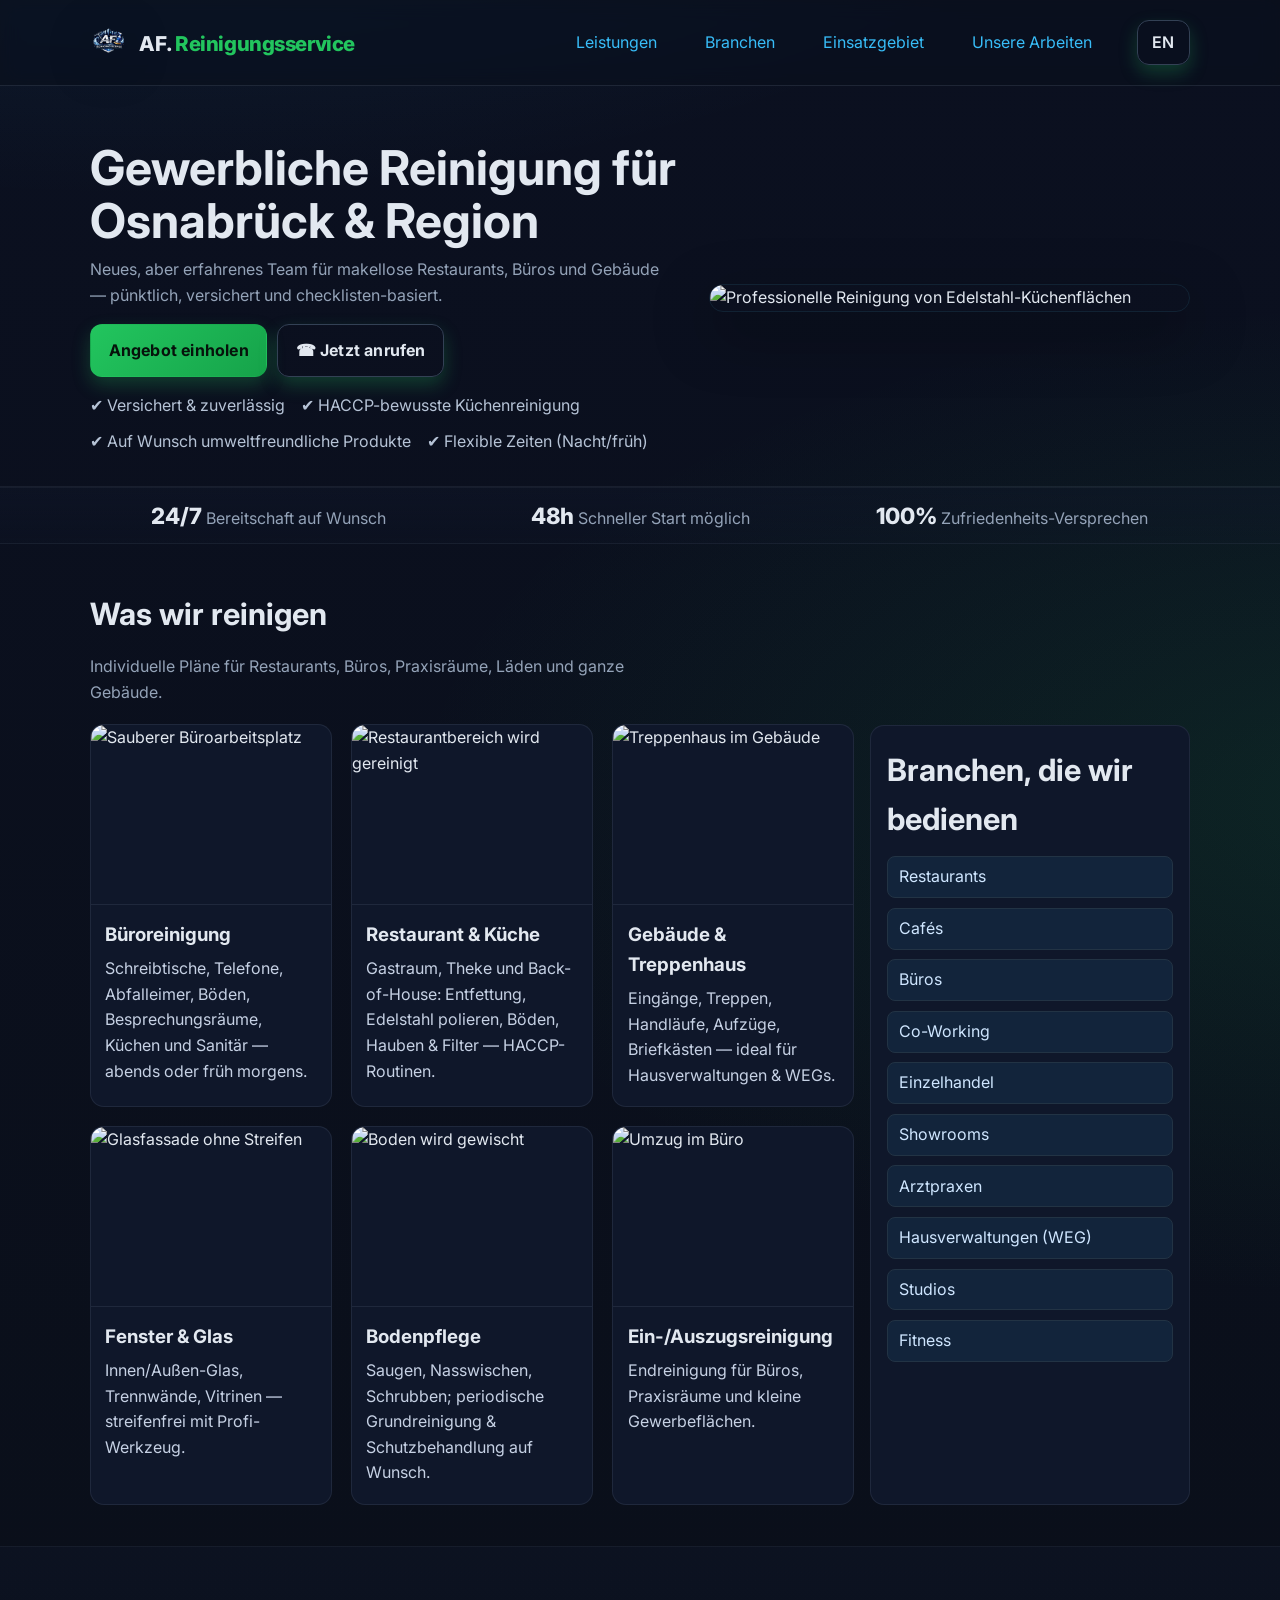
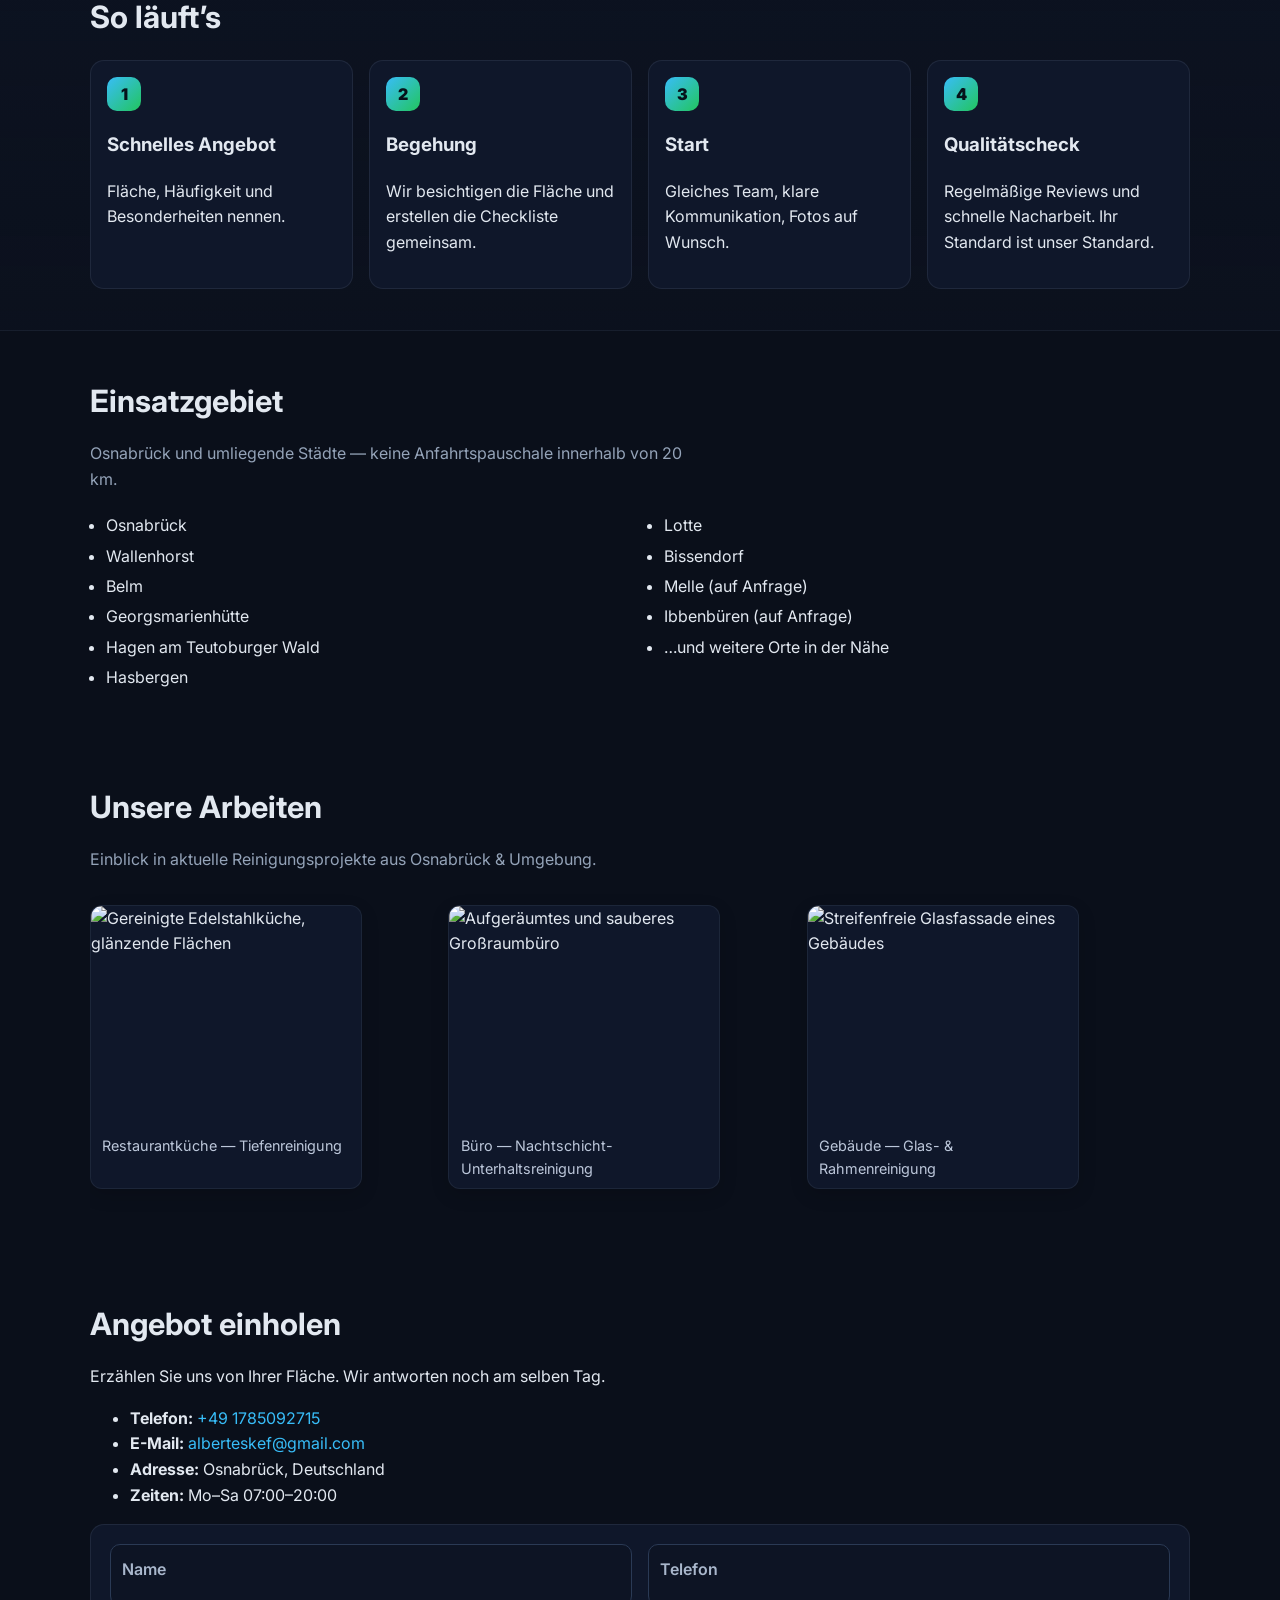
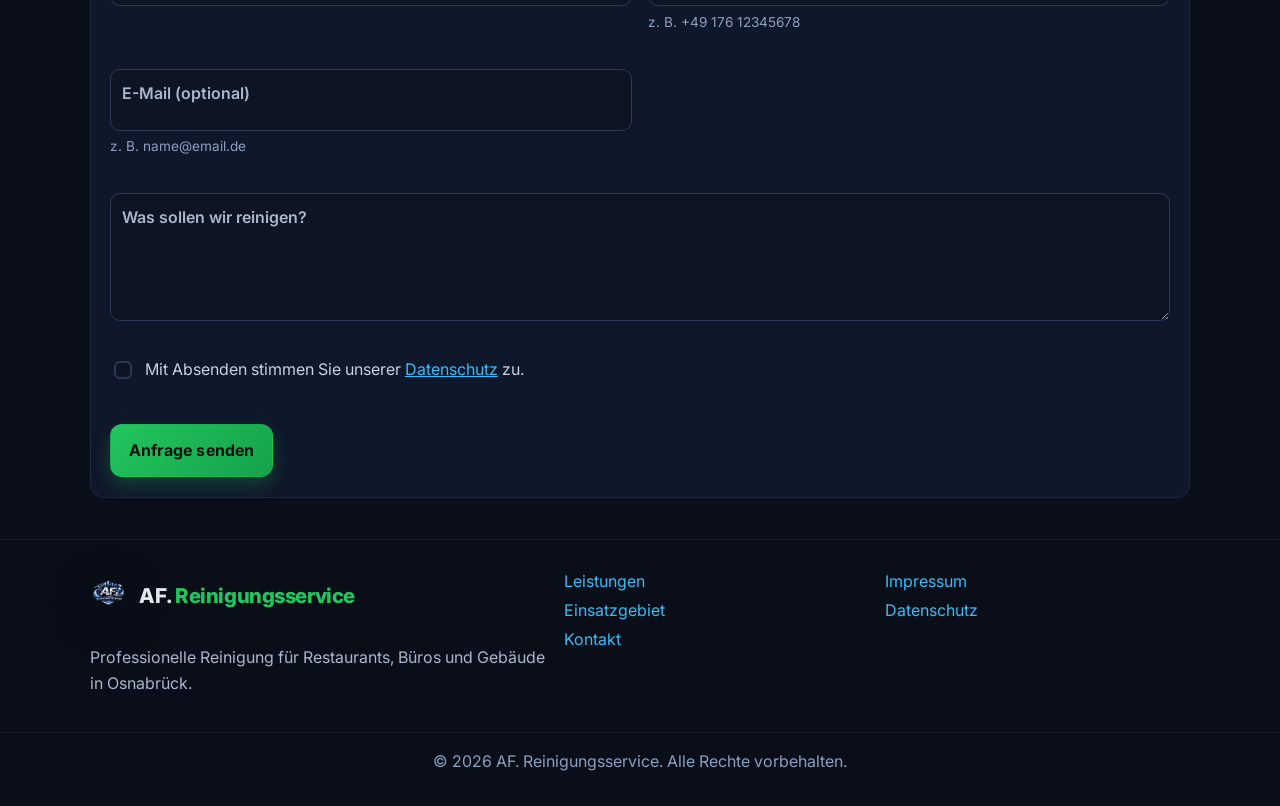
==== index.html @ f2a5deed "Initial commit - AF Reinigungsservice website" ====
<!doctype html>
<html lang="de">
<head>
  <meta charset="utf-8">
  <meta name="viewport" content="width=device-width, initial-scale=1">
  <title>AF. Reinigungsservice — Gewerbliche Reinigung in Osnabrück</title>
  <meta name="description" content="Professionelle Reinigung für Restaurants, Büros und Gebäude in Osnabrück und Umgebung. Zuverlässig, versichert und HACCP-bewusst.">

  <!-- Fonts -->
  <link rel="preconnect" href="https://fonts.googleapis.com" crossorigin>
  <link rel="preconnect" href="https://fonts.gstatic.com" crossorigin>
  <link rel="preload"
        href="https://fonts.googleapis.com/css2?family=Inter:wght@400;500;600;700;800&display=swap"
        as="style" onload="this.onload=null;this.rel='stylesheet'">
  <noscript>
    <link rel="stylesheet"
          href="https://fonts.googleapis.com/css2?family=Inter:wght@400;500;600;700;800&display=swap">
  </noscript>

  <link rel="stylesheet" href="styles.css">

  <!-- Back-to-top fallback styles (safe even if duplicated in styles.css) -->
  <style>
    .to-top{
      position: fixed; right: 16px; bottom: 16px;
      width: 44px; height: 44px; border-radius: 10px;
      border: 1px solid rgba(148,163,184,.25);
      background: linear-gradient(180deg,#0f172a,#0b1220);
      color: #e2e8f0; display: grid; place-items: center;
      box-shadow: 0 8px 18px rgba(0,0,0,.35);
      cursor: pointer; z-index: 9999;
      opacity: 0; transform: translateY(8px);
      pointer-events: none;
      transition: opacity .2s ease, transform .2s ease;
      touch-action: manipulation;
    }
    .to-top.show{ opacity:1; transform:translateY(0); pointer-events:auto; }
  </style>

  <!-- Social preview -->
  <meta property="og:title" content="AF. Reinigungsservice — Gewerbliche Reinigung in Osnabrück">
  <meta property="og:description" content="Professionelle Reinigung für Restaurants, Büros und Gebäude in Osnabrück und Umgebung. Zuverlässig, versichert und HACCP-bewusst.">
  <meta property="og:type" content="website">
  <meta property="og:image" content="images/logo.png">
  <meta name="twitter:card" content="summary_large_image">
  <meta name="twitter:title" content="AF. Reinigungsservice — Gewerbliche Reinigung in Osnabrück">
  <meta name="twitter:description" content="Professionelle Reinigung für Restaurants, Büros und Gebäude in Osnabrück und Umgebung.">
  <meta name="twitter:image" content="images/logo.png">
</head>

<body>
  <!-- Header -->
  <header class="site-header" id="top">
    <div class="container header-inner">
      <a class="logo" href="#main" data-i18n-aria-label="logo.aria">
        <img class="logo-img" src="images/logo.png" data-i18n-alt="logo.alt" alt="AF. Reinigungsservice Logo" loading="eager" decoding="async">
        <span class="logo-text" data-i18n="brand">AF.<span class="accent"> Reinigungsservice</span></span>
      </a>

      <input type="checkbox" id="nav-toggle" class="nav-toggle" aria-label="Navigation umschalten">
      <label for="nav-toggle" class="burger" aria-hidden="true"><span></span><span></span><span></span></label>

      <nav class="nav" aria-label="Hauptnavigation">
        <a href="#services" data-i18n="nav.services">Leistungen</a>
        <a href="#industries" data-i18n="nav.industries">Branchen</a>
        <a href="#coverage" data-i18n="nav.coverage">Einsatzgebiet</a>
        <a href="#work" data-i18n="nav.work">Unsere Arbeiten</a>
        <a href="#contact" class="btn btn-small" data-i18n="nav.cta">Angebot einholen</a>
        <button id="langToggle" class="btn btn-small btn-outline" type="button" aria-label="Sprache umschalten" aria-pressed="false">EN</button>
      </nav>
    </div>
  </header>

  <main id="main">
    <!-- Hero -->
    <section class="hero" aria-labelledby="hero-title">
      <div class="container hero-inner">
        <div class="hero-copy">
          <h1 id="hero-title" data-i18n="hero.title">Gewerbliche Reinigung für <span class="accent">Osnabrück</span> & Region</h1>
          <p data-i18n="hero.subtitle">Neues, aber erfahrenes Team für makellose Restaurants, Büros und Gebäude — pünktlich, versichert und checklisten-basiert.</p>
          <div class="cta-row">
            <a href="#contact" class="btn" data-i18n="cta.quote">Unverbindliche Anfrage stellen</a>
            <a href="tel:+491785092715" class="btn btn-outline" data-i18n-aria-label="cta.callAria"><span aria-hidden="true">☎</span> <span data-i18n="cta.call">Jetzt anrufen</span></a>
          </div>
          <ul class="trust-badges" role="list">
            <li data-i18n="badges.insured">✔ Versichert & zuverlässig</li>
            <li data-i18n="badges.haccp">✔ HACCP-bewusste Küchenreinigung</li>
            <li data-i18n="badges.eco">✔ Auf Wunsch umweltfreundliche Produkte</li>
            <li data-i18n="badges.flex">✔ Flexible Zeiten (Nacht/früh)</li>
          </ul>
        </div>
        <div class="hero-media">
          <img src="https://images.unsplash.com/photo-1581578731548-c64695cc6952?q=80&w=1200&auto=format&fit=crop" data-i18n-alt="hero.imgAlt" alt="Professionelle Reinigung von Edelstahl-Küchenflächen">
        </div>
      </div>
    </section>

    <!-- Quick stats -->
    <section class="strip stats" aria-labelledby="stats-title">
      <div class="container stats-inner">
        <h2 id="stats-title" class="visually-hidden">Leistungsversprechen</h2>
        <div class="stat">
          <span class="num">24/7</span>
          <span class="label" data-i18n="stats.oncall">Bereitschaft auf Wunsch</span>
        </div>
        <div class="stat">
          <span class="num">48h</span>
          <span class="label" data-i18n="stats.rapid">Schneller Start möglich</span>
        </div>
        <div class="stat">
          <span class="num">100%</span>
          <span class="label" data-i18n="stats.promise">Zufriedenheits-Versprechen</span>
        </div>
      </div>
    </section>

    <!-- Services + Industries -->
    <section class="services" id="services" aria-labelledby="services-title">
      <div class="container">
        <div class="services-layout">
          <div class="services-main">
            <h2 id="services-title" data-i18n="services.title">Was wir reinigen</h2>
            <p class="lead" data-i18n="services.lead">Individuelle Pläne für Restaurants, Büros, Praxisräume, Läden und ganze Gebäude.</p>
            <div class="card-grid">
              <article class="card">
                <img src="https://images.unsplash.com/photo-1564069114553-7215e1ff1890?q=80&w=1200&auto=format&fit=crop" alt="Sauberer Büroarbeitsplatz">
                <h3 data-i18n="services.office.title">Büroreinigung</h3>
                <p data-i18n="services.office.text">Schreibtische, Telefone, Abfalleimer, Böden, Besprechungsräume, Küchen und Sanitär — abends oder früh morgens.</p>
              </article>
              <article class="card">
                <img src="https://images.unsplash.com/photo-1517248135467-4c7edcad34c4?q=80&w=1200&auto=format&fit=crop" alt="Restaurantbereich wird gereinigt">
                <h3 data-i18n="services.restaurant.title">Restaurant & Küche</h3>
                <p data-i18n="services.restaurant.text">Gastraum, Theke und Back-of-House: Entfettung, Edelstahl polieren, Böden, Hauben & Filter — HACCP-Routinen.</p>
              </article>
              <article class="card">
                <img src="https://images.unsplash.com/photo-1590490360182-c33d57733427?q=80&w=1200&auto=format&fit=crop" alt="Treppenhaus im Gebäude">
                <h3 data-i18n="services.building.title">Gebäude & Treppenhaus</h3>
                <p data-i18n="services.building.text">Eingänge, Treppen, Handläufe, Aufzüge, Briefkästen — ideal für Hausverwaltungen & WEGs.</p>
              </article>
              <article class="card">
                <img src="https://images.unsplash.com/photo-1495474472287-4d71bcdd2085?q=80&w=1200&auto=format&fit=crop" alt="Glasfassade ohne Streifen">
                <h3 data-i18n="services.glass.title">Fenster & Glas</h3>
                <p data-i18n="services.glass.text">Innen/Außen-Glas, Trennwände, Vitrinen — streifenfrei mit Profi-Werkzeug.</p>
              </article>
              <article class="card">
                <img src="https://images.unsplash.com/photo-1600585153490-76fb20a32601?q=80&w=1200&auto=format&fit=crop" alt="Boden wird gewischt">
                <h3 data-i18n="services.floor.title">Bodenpflege</h3>
                <p data-i18n="services.floor.text">Saugen, Nasswischen, Schrubben; periodische Grundreinigung & Schutzbehandlung auf Wunsch.</p>
              </article>
              <article class="card">
                <img src="https://images.unsplash.com/photo-1503602642458-232111445657?q=80&w=1200&auto=format&fit=crop" alt="Umzug im Büro">
                <h3 data-i18n="services.move.title">Ein-/Auszugsreinigung</h3>
                <p data-i18n="services.move.text">Endreinigung für Büros, Praxisräume und kleine Gewerbeflächen.</p>
              </article>
            </div>
          </div>

          <aside class="industries-sidebar" id="industries" aria-labelledby="industries-title">
            <h2 id="industries-title" data-i18n="industries.title">Branchen, die wir bedienen</h2>
            <ul class="pill-list" role="list">
              <li data-i18n="industries.r">Restaurants</li>
              <li data-i18n="industries.cafes">Cafés</li>
              <li data-i18n="industries.offices">Büros</li>
              <li data-i18n="industries.cowork">Co-Working</li>
              <li data-i18n="industries.retail">Einzelhandel</li>
              <li data-i18n="industries.showrooms">Showrooms</li>
              <li data-i18n="industries.medical">Arztpraxen</li>
              <li data-i18n="industries.hoa">Hausverwaltungen (WEG)</li>
              <li data-i18n="industries.studios">Studios</li>
              <li data-i18n="industries.fitness">Fitness</li>
            </ul>
          </aside>
        </div>
      </div>
    </section>

    <!-- Process -->
    <section class="process strip" aria-labelledby="process-title">
      <div class="container">
        <h2 id="process-title" data-i18n="process.title">So läuft’s</h2>
        <ol class="steps">
          <li>
            <span class="step-num">1</span>
            <h3 data-i18n="process.step1.title">Schnelles Angebot</h3>
            <p data-i18n="process.step1.text">Fläche, Häufigkeit und Besonderheiten nennen.</p>
          </li>
          <li>
            <span class="step-num">2</span>
            <h3 data-i18n="process.step2.title">Begehung</h3>
            <p data-i18n="process.step2.text">Wir besichtigen die Fläche und erstellen die Checkliste gemeinsam.</p>
          </li>
          <li>
            <span class="step-num">3</span>
            <h3 data-i18n="process.step3.title">Start</h3>
            <p data-i18n="process.step3.text">Gleiches Team, klare Kommunikation, Fotos auf Wunsch.</p>
          </li>
          <li>
            <span class="step-num">4</span>
            <h3 data-i18n="process.step4.title">Qualitätscheck</h3>
            <p data-i18n="process.step4.text">Regelmäßige Reviews und schnelle Nacharbeit. Ihr Standard ist unser Standard.</p>
          </li>
        </ol>
      </div>
    </section>

    <!-- Coverage -->
    <section class="coverage" id="coverage" aria-labelledby="coverage-title">
      <div class="container">
        <h2 id="coverage-title" data-i18n="coverage.title">Einsatzgebiet</h2>
        <p class="lead" data-i18n="coverage.lead">Osnabrück und umliegende Städte — keine Anfahrtspauschale innerhalb von 20 km.</p>
        <div class="coverage-grid">
          <ul role="list">
            <li>Osnabrück</li>
            <li>Wallenhorst</li>
            <li>Belm</li>
            <li>Georgsmarienhütte</li>
            <li>Hagen am Teutoburger Wald</li>
            <li>Hasbergen</li>
          </ul>
          <ul role="list">
            <li>Lotte</li>
            <li>Bissendorf</li>
            <li data-i18n="coverage.melle">Melle (auf Anfrage)</li>
            <li data-i18n="coverage.ibb">Ibbenbüren (auf Anfrage)</li>
            <li data-i18n="coverage.more">…und weitere Orte in der Nähe</li>
          </ul>
        </div>
      </div>
    </section>

    <!-- Recent Work -->
    <section class="work" id="work" aria-labelledby="work-title">
      <div class="container">
        <h2 id="work-title" data-i18n="work.title">Unsere Arbeiten</h2>
        <p class="lead" data-i18n="work.lead">Einblick in aktuelle Reinigungsprojekte aus Osnabrück & Umgebung.</p>
        <div class="work-scroller" data-i18n-aria-label="work.galleryAria" aria-label="Galerie der Arbeiten">
          <figure class="work-item">
            <img src="https://images.unsplash.com/photo-1581579188871-45ea61f2a0c8?q=80&w=1400&auto=format&fit=crop" data-i18n-alt="work.alt1" alt="Gereinigte Edelstahlküche, glänzende Flächen">
            <figcaption data-i18n="work.c1">Restaurantküche — Tiefenreinigung</figcaption>
          </figure>
          <figure class="work-item">
            <img src="https://images.unsplash.com/photo-1524758631624-e2822e304c36?q=80&w=1400&auto=format&fit=crop" data-i18n-alt="work.alt2" alt="Aufgeräumtes und sauberes Großraumbüro">
            <figcaption data-i18n="work.c2">Büro — Nachtschicht-Unterhaltsreinigung</figcaption>
          </figure>
          <figure class="work-item">
            <img src="https://images.unsplash.com/photo-1501791330673-603715379ded?q=80&w=1400&auto=format&fit=crop" data-i18n-alt="work.alt3" alt="Streifenfreie Glasfassade eines Gebäudes">
            <figcaption data-i18n="work.c3">Gebäude — Glas- & Rahmenreinigung</figcaption>
          </figure>
          <figure class="work-item">
            <img src="https://images.unsplash.com/photo-1581574209460-7fbb43f0d8b5?q=80&w=1400&auto=format&fit=crop" data-i18n-alt="work.alt4" alt="Treppenhaus mit frisch gereinigten Stufen und Handläufen">
            <figcaption data-i18n="work.c4">Treppenhaus — Hausverwaltung</figcaption>
          </figure>
          <figure class="work-item">
            <img src="https://images.unsplash.com/photo-1581579188842-6c3b1f52d232?q=80&w=1400&auto=format&fit=crop" data-i18n-alt="work.alt5" alt="Bodenpflege mit Maschine, glänzende Oberfläche">
            <figcaption data-i18n="work.c5">Bodenpflege — Grundreinigung</figcaption>
          </figure>
        </div>
      </div>
    </section>

    <!-- Contact -->
    <section class="contact" id="contact" aria-labelledby="contact-title">
      <div class="container contact-inner">
        <div class="contact-copy">
          <h2 id="contact-title" data-i18n="contact.title">Angebot einholen</h2>
          <p data-i18n="contact.lead">Erzählen Sie uns von Ihrer Fläche. Wir antworten noch am selben Tag.</p>
          <ul class="contact-list" role="list">
            <li><strong data-i18n="contact.phoneLabel">Telefon:</strong> <a href="tel:+491785092715" rel="nofollow noopener">+49 1785092715</a></li>
            <li><strong data-i18n="contact.emailLabel">E-Mail:</strong> <a href="mailto:alberteskef@gmail.com" rel="nofollow noopener">alberteskef@gmail.com</a></li>
            <li><strong data-i18n="contact.addressLabel">Adresse:</strong> Osnabrück, Deutschland</li>
            <li><strong data-i18n="contact.hoursLabel">Zeiten:</strong> Mo–Sa 07:00–20:00</li>
          </ul>
        </div>

        <!-- Hidden anchor used for a single, user-initiated mailto launch -->
        <a id="mailtoLauncher" href="#" style="display:none">mail</a>

        <form class="contact-form" id="contactForm" novalidate aria-describedby="form-note">
          <!-- Honeypot -->
          <input type="text" name="website" tabindex="-1" autocomplete="off" style="position:absolute;left:-9999px;top:auto;width:1px;height:1px;overflow:hidden">

          <div class="form-grid">
<!-- Name -->
<div class="field required">
  <input id="name" name="name" type="text" placeholder=" " required />
  <label for="name" data-i18n="form.nameLabel">Name</label>
  <div class="error-text"></div>
</div>

<!-- Phone (required) -->
<div class="field required">
  <input
    id="phone"
    name="phone"
    type="tel"
    placeholder=" "
    required
    inputmode="numeric"
    autocomplete="tel"
    pattern="^[0-9+()\\-\\s]{6,}$"
    title="Nur Zahlen sowie + ( ) - und Leerzeichen erlaubt, mindestens 6 Zeichen."
    oninput="this.value = this.value.replace(/[^0-9+()\\-\\s]/g, '');"
  />
  <label for="phone" data-i18n="form.phoneLabel">Telefon</label>
  <div class="help-text" data-i18n="form.phonePh">z. B. +49 176 12345678</div>
  <div class="error-text"></div>
</div>

<!-- Email (optional) -->
<div class="field">
  <input id="email" name="email" type="email" placeholder=" " autocomplete="email" />
  <label for="email" data-i18n="form.emailLabel">E-Mail</label>
  <div class="help-text" data-i18n="form.emailPh">z. B. name@email.de</div>
  <div class="error-text"></div>
</div>

<!-- Message -->
<div class="field required field--full">
  <textarea id="message" name="message" placeholder=" " required></textarea>
  <label for="message" data-i18n="form.msgLabel">Nachricht</label>
  <div class="error-text"></div>
</div>
          </div>

          <!-- Consent (required, only once) -->
          <label class="consent">
            <input id="consent" type="checkbox" required>
            <span data-i18n="form.note">Mit Absenden stimmen Sie unserer <a href="datenschutz.html" target="_blank" rel="noopener">Datenschutz</a> zu.</span>
          </label>

          <button class="btn" type="submit" id="submitBtn" data-i18n="form.submit">Anfrage senden</button>
          <div class="toast" id="formToast" role="status" aria-live="polite"></div>
        </form>
      </div>
    </section>
  </main>

  <!-- Footer -->
  <footer class="site-footer">
    <div class="container footer-grid">
      <div>
        <a class="logo" href="#top" data-i18n-aria-label="logo.aria">
          <img class="logo-img" src="images/logo.png" data-i18n-alt="logo.alt" alt="AF. Reinigungsservice Logo">
          <span class="logo-text" data-i18n="brand">AF.<span class="accent"> Reinigungsservice</span></span>
        </a>
        <p class="footer-text" data-i18n="footer.tagline">Professionelle Reinigung für Restaurants, Büros und Gebäude in Osnabrück.</p>
      </div>
      <nav class="footer-nav" aria-label="Footer Navigation">
        <a href="#services" data-i18n="nav.services">Leistungen</a>
        <a href="#coverage" data-i18n="nav.coverage">Einsatzgebiet</a>
        <a href="#contact" data-i18n="nav.contact">Kontakt</a>
      </nav>
      <nav class="footer-legal" aria-label="Rechtliches">
        <a href="impressum.html">Impressum</a>
        <a href="datenschutz.html" data-i18n="footer.privacy">Datenschutz</a>
      </nav>
    </div>
    <p class="copyright">© <span id="year"></span> AF. Reinigungsservice. <span data-i18n="footer.rights">Alle Rechte vorbehalten.</span></p>
  </footer>

  <!-- Back to top -->
  <button id="toTop" class="to-top" aria-label="Nach oben" type="button">↑</button>

  <!-- Scripts -->
  <script>
    
    // Year
    document.getElementById('year').textContent = new Date().getFullYear();

    // i18n dictionary (DE/EN) — unchanged except for form.note having target="_blank"
 // i18n dictionary (DE/EN) — unchanged except for form.note having target="_blank"
 const I18N = {
      de: {
        'brand': 'AF.<span class="accent"> Reinigungsservice</span>',
        'logo.alt': 'AF. Reinigungsservice Logo',
        'logo.aria': 'AF. Reinigungsservice Startseite',
        'nav.services': 'Leistungen',
        'nav.industries': 'Branchen',
        'nav.coverage': 'Einsatzgebiet',
        'nav.work': 'Unsere Arbeiten',
        'nav.cta': 'Unverbindliche Anfrage stellen',
        'nav.contact': 'Kontakt',
        'hero.title': 'Gewerbliche Reinigung für <span class="accent">Osnabrück</span> & Region',
        'hero.subtitle': 'Neues, aber erfahrenes Team für makellose Restaurants, Büros und Gebäude — pünktlich, versichert und checklisten-basiert.',
        'cta.quote': 'Angebot einholen',
        'cta.call': 'Jetzt anrufen',
        'cta.callAria': 'AF. Reinigungsservice anrufen',
        'hero.imgAlt': 'Professionelle Reinigung von Edelstahl-Küchenflächen',
        'badges.insured': '✔ Versichert & zuverlässig',
        'badges.haccp': '✔ HACCP-bewusste Küchenreinigung',
        'badges.eco': '✔ Auf Wunsch umweltfreundliche Produkte',
        'badges.flex': '✔ Flexible Zeiten (Nacht/früh)',
        'stats.oncall': 'Bereitschaft auf Wunsch',
        'stats.rapid': 'Schneller Start möglich',
        'stats.promise': 'Zufriedenheits-Versprechen',
        'services.title': 'Was wir reinigen',
        'services.lead': 'Individuelle Pläne für Restaurants, Büros, Praxisräume, Läden und ganze Gebäude.',
        'services.office.title': 'Büroreinigung',
        'services.office.text': 'Schreibtische, Telefone, Abfalleimer, Böden, Besprechungsräume, Küchen und Sanitär — abends oder früh morgens.',
        'services.restaurant.title': 'Restaurant & Küche',
        'services.restaurant.text': 'Gastraum, Theke und Back-of-House: Entfettung, Edelstahl polieren, Böden, Hauben & Filter — HACCP-Routinen.',
        'services.building.title': 'Gebäude & Treppenhaus',
        'services.building.text': 'Eingänge, Treppen, Handläufe, Aufzüge, Briefkästen — ideal für Hausverwaltungen & WEGs.',
        'services.glass.title': 'Fenster & Glas',
        'services.glass.text': 'Innen/Außen-Glas, Trennwände, Vitrinen — streifenfrei mit Profi-Werkzeug.',
        'services.floor.title': 'Bodenpflege',
        'services.floor.text': 'Saugen, Nasswischen, Schrubben; periodische Grundreinigung & Schutzbehandlung auf Wunsch.',
        'services.move.title': 'Ein-/Auszugsreinigung',
        'services.move.text': 'Endreinigung für Büros, Praxisräume und kleine Gewerbeflächen.',
        'industries.title': 'Branchen, die wir bedienen',
        'industries.r': 'Restaurants',
        'industries.cafes': 'Cafés',
        'industries.offices': 'Büros',
        'industries.cowork': 'Co-Working',
        'industries.retail': 'Einzelhandel',
        'industries.showrooms': 'Showrooms',
        'industries.medical': 'Arztpraxen',
        'industries.hoa': 'Hausverwaltungen (WEG)',
        'industries.studios': 'Studios',
        'industries.fitness': 'Fitness',
        'process.title': 'So läuft’s',
        'process.step1.title': 'Schnelles Angebot',
        'process.step2.title': 'Begehung',
        'process.step3.title': 'Start',
        'process.step4.title': 'Qualitätscheck',
        'coverage.title': 'Einsatzgebiet',
        'coverage.lead': 'Osnabrück und umliegende Städte — keine Anfahrtspauschale innerhalb von 20 km.',
        'coverage.melle': 'Melle (auf Anfrage)',
        'coverage.ibb': 'Ibbenbüren (auf Anfrage)',
        'coverage.more': '…und weitere Orte in der Nähe',
        'work.title': 'Unsere Arbeiten',
        'work.lead': 'Einblick in aktuelle Reinigungsprojekte aus Osnabrück & Umgebung.',
        'work.c1': 'Restaurantküche — Tiefenreinigung',
        'work.c2': 'Büro — Nachtschicht-Unterhaltsreinigung',
        'work.c3': 'Gebäude — Glas- & Rahmenreinigung',
        'work.c4': 'Treppenhaus — Hausverwaltung',
        'work.c5': 'Bodenpflege — Grundreinigung',
        'work.galleryAria': 'Galerie der Arbeiten',
        'work.alt1': 'Gereinigte Edelstahlküche, glänzende Flächen',
        'work.alt2': 'Aufgeräumtes und sauberes Großraumbüro',
        'work.alt3': 'Streifenfreie Glasfassade eines Gebäudes',
        'work.alt4': 'Treppenhaus mit frisch gereinigten Stufen und Handläufen',
        'work.alt5': 'Bodenpflege mit Maschine, glänzende Oberfläche',
        'contact.title': ' Angebot einholen',
        'contact.lead': 'Erzählen Sie uns von Ihrer Fläche. Wir antworten noch am selben Tag.',
        'contact.phoneLabel': 'Telefon:',
        'contact.emailLabel': 'E-Mail:',
        'contact.addressLabel': 'Adresse:',
        'contact.hoursLabel': 'Zeiten:',
        'form.nameLabel': 'Name',
        'form.phoneLabel': 'Telefon',
        'form.emailLabel': 'E-Mail',
        'form.msgLabel': 'Was sollen wir reinigen?',
        'form.submit': 'Anfrage senden',
        'form.note': 'Mit Absenden stimmen Sie unserer <a href="datenschutz.html" target="_blank" rel="noopener">Datenschutz</a> zu.',
        'footer.tagline': 'Professionelle Reinigung für Restaurants, Büros und Gebäude in Osnabrück.',
        'footer.privacy': 'Datenschutz',
        'footer.rights': 'Alle Rechte vorbehalten.',
        'process.step1.text': 'Fläche, Häufigkeit und Besonderheiten nennen.',
        'process.step2.text': 'Wir besichtigen die Fläche und erstellen die Checkliste gemeinsam.',
        'process.step3.text': 'Gleiches Team, klare Kommunikation, Fotos auf Wunsch.',
        'process.step4.text': 'Regelmäßige Reviews und schnelle Nacharbeit. Ihr Standard ist unser Standard.',
        'form.nameLabel': 'Name',
        'form.phoneLabel': 'Telefon',
        'form.emailLabel': 'E-Mail (optional)',
        'form.msgLabel': 'Was sollen wir reinigen?',
        'form.phonePh': 'z. B. +49 176 12345678',
        'form.emailPh': 'z. B. name@email.de',
        
      },
      en: {
        'brand': 'AF.<span class="accent"> Cleaning Service</span>',
        'logo.alt': 'AF. Cleaning Service logo',
        'logo.aria': 'AF. Cleaning Service home',
        'nav.services': 'Services',
        'nav.industries': 'Industries',
        'nav.coverage': 'Coverage',
        'nav.work': 'Recent Work',
        'nav.cta': 'Request a consultation',
        'nav.contact': 'Contact',
        'hero.title': 'Commercial cleaning for <span class="accent">Osnabrück</span> & region',
        'hero.subtitle': 'New but experienced team delivering spotless restaurants, offices, and buildings — punctual, insured, and checklist-driven.',
        'cta.quote': 'Request a consultation',
        'cta.call': 'Call now',
        'cta.callAria': 'Call AF. Cleaning Service',
        'hero.imgAlt': 'Professional cleaners wiping stainless steel kitchen surfaces',
        'badges.insured': '✔ Insured & reliable',
        'badges.haccp': '✔ HACCP-aware kitchen cleaning',
        'badges.eco': '✔ Eco-friendly products on request',
        'badges.flex': '✔ Flexible schedules (night/early)',
        'stats.oncall': 'On-call options',
        'stats.rapid': 'Rapid start possible',
        'stats.promise': 'Satisfaction promise',
        'services.title': 'What we clean',
        'services.lead': 'Tailored plans for restaurants, offices, medical practices, shops, and entire buildings.',
        'services.office.title': 'Office cleaning',
        'services.office.text': 'Desks, phones, bins, floors, meeting rooms, kitchens, and sanitary areas — after hours or early mornings.',
        'services.restaurant.title': 'Restaurant & kitchen',
        'services.restaurant.text': 'Dining areas, bar, and back-of-house: degreasing, stainless polishing, floors, hoods & filters — HACCP-aware routines.',
        'services.building.title': 'Building & stairwell',
        'services.building.text': 'Entryways, stairs, handrails, elevators, mailboxes — ideal for property managers & HOAs.',
        'services.glass.title': 'Window & glass',
        'services.glass.text': 'Inside/outside glass, partitions, showcases — streak-free with professional tools.',
        'services.floor.title': 'Floor care',
        'services.floor.text': 'Vacuuming, wet mopping, scrubbing; periodic deep cleans and protective treatments on request.',
        'services.move.title': 'Move-in / Move-out',
        'services.move.text': 'End-of-lease cleaning for offices, practices, and small commercial spaces.',
        'industries.title': 'Industries we serve',
        'industries.r': 'Restaurants',
        'industries.cafes': 'Cafés',
        'industries.offices': 'Offices',
        'industries.cowork': 'Co-working',
        'industries.retail': 'Retail',
        'industries.showrooms': 'Showrooms',
        'industries.medical': 'Medical practices',
        'industries.hoa': 'Property managers (HOA)',
        'industries.studios': 'Studios',
        'industries.fitness': 'Fitness',
        'process.title': 'How it works',
        'process.step1.title': 'Quick quote',
        'process.step2.title': 'Site visit',
        'process.step3.title': 'Start cleaning',
        'process.step4.title': 'Quality checks',
        'coverage.title': 'Coverage area',
        'coverage.lead': 'Osnabrück and nearby cities — no travel surcharge within 20 km.',
        'work.title': 'Recent Work',
        'work.lead': 'A glimpse into recent cleaning projects across Osnabrück.',
        'work.c1': 'Restaurant kitchen — deep clean',
        'work.c2': 'Office — night-shift maintenance clean',
        'work.c3': 'Building — glass & frame cleaning',
        'work.c4': 'Stairwell — property management',
        'work.c5': 'Floor care — deep clean',
        'work.galleryAria': 'Gallery of recent work',
        'work.alt1': 'Polished stainless-steel kitchen surfaces',
        'work.alt2': 'Neat and clean open-plan office',
        'work.alt3': 'Streak-free glass facade of a building',
        'work.alt4': 'Stairwell with freshly cleaned steps and handrails',
        'work.alt5': 'Floor care with machine, glossy finish',
        'contact.title': 'Request a consultation',
        'contact.lead': 'Tell us about your space. We’ll respond the same day.',
        'contact.phoneLabel': 'Phone:',
        'contact.emailLabel': 'Email:',
        'contact.addressLabel': 'Address:',
        'contact.hoursLabel': 'Hours:',
        'form.nameLabel': 'Name',
        'form.phoneLabel': 'Phone',
        'form.emailLabel': 'Email',
        'form.msgLabel': 'What do you need cleaned?',
        'form.submit': 'Send request',
        'form.note': 'By sending this form you agree to our <a href="datenschutz.html" target="_blank" rel="noopener">privacy policy</a>.',
        'footer.tagline': 'Professional cleaning for restaurants, offices, and buildings in Osnabrück.',
        'footer.privacy': 'Privacy Policy',
        'footer.rights': 'All rights reserved.',
        'process.step1.text': 'Tell us the size, frequency, and any special needs.',
        'process.step2.text': 'We walk the space and finalize a checklist together.',
        'process.step3.text': 'Same team each time, clear communication, photos on request.',
        'process.step4.text': 'Regular reviews and swift fixes. Your standards are our standards.',
        'form.nameLabel': 'Name',
        'form.phoneLabel': 'Phone',
        'form.emailLabel': 'Email (optional)',
        'form.msgLabel': 'What do you need cleaned?',
        'form.phonePh': 'e.g., +49 176 12345678',
        'form.emailPh': 'e.g., name@email.com',
      }
    };

    function applyI18n(lang){
      document.querySelectorAll('[data-i18n]').forEach(el => {
        const key = el.getAttribute('data-i18n'); const val = I18N[lang][key];
        if (val !== undefined) el.innerHTML = val;
      });
      document.querySelectorAll('[data-i18n-aria-label]').forEach(el => {
        const key = el.getAttribute('data-i18n-aria-label'); const val = I18N[lang][key];
        if (val !== undefined) el.setAttribute('aria-label', val);
      });
      document.querySelectorAll('[data-i18n-alt]').forEach(el => {
        const key = el.getAttribute('data-i18n-alt'); const val = I18N[lang][key];
        if (val !== undefined) el.setAttribute('alt', val);
      });
    }

    const htmlEl     = document.documentElement;
    const toggleBtn  = document.getElementById('langToggle');
    const navToggle  = document.getElementById('nav-toggle');
    const nav        = document.querySelector('.nav');
    const burgerLabel= document.querySelector('label[for="nav-toggle"]');

    function syncButtonLabel(){
      const isDe = htmlEl.lang === 'de';
      toggleBtn.textContent = isDe ? 'EN' : 'DE';
      toggleBtn.setAttribute('aria-label', isDe ? 'Switch to English' : 'Auf Deutsch umschalten');
      toggleBtn.setAttribute('aria-pressed', (!isDe).toString());
    }

    // Initial language
    htmlEl.lang = 'de';
    applyI18n('de');
    syncButtonLabel();

    // Close mobile menu on click
    document.querySelectorAll('.nav a').forEach(link => {
      link.addEventListener('click', () => {
        if (navToggle && navToggle.checked) navToggle.checked = false;
      });
    });

    // Language toggle
    toggleBtn.addEventListener('click', () => {
      const next = htmlEl.lang === 'de' ? 'en' : 'de';
      htmlEl.lang = next;
      applyI18n(next);
      document.title = next === 'de'
        ? 'AF. Reinigungsservice — Gewerbliche Reinigung in Osnabrück'
        : 'AF. Cleaning Service — Commercial cleaning in Osnabrück';
      toggleBtn.setAttribute('aria-pressed', (next === 'en').toString());
      syncButtonLabel();
      setTimeout(syncIndustriesSidebar, 0);
    });

    // Align the industries sidebar with the card grid
    function syncIndustriesSidebar() {
      const isDesktop = window.matchMedia('(min-width: 1000px)').matches;
      const layout = document.querySelector('.services-layout');
      const cards  = document.querySelector('.card-grid');
      const side   = document.querySelector('.industries-sidebar');
      if (!layout || !cards || !side) return;

      side.style.marginTop = '';
      side.style.height = '';
      if (!isDesktop) return;

      const layoutTop = layout.getBoundingClientRect().top + window.scrollY;
      const cardsTop  = cards.getBoundingClientRect().top  + window.scrollY;
      const offset    = Math.max(0, Math.round(cardsTop - layoutTop));
      const height    = Math.round(cards.getBoundingClientRect().height);

      side.style.marginTop = offset + 'px';
      side.style.height    = height + 'px';
      side.style.display   = 'flex';
      side.style.flexDirection = 'column';
    }
    window.addEventListener('load',  syncIndustriesSidebar);
    window.addEventListener('resize', syncIndustriesSidebar);

    // === Contact form — minimal mailto ===
    (function wireContactForm(){
      const form     = document.getElementById('contactForm');
      if (!form) return;

      const launcher = document.getElementById('mailtoLauncher');
      const toast    = document.getElementById('formToast');

      const nameEl   = document.getElementById('name');
      const emailEl  = document.getElementById('email');   // optional
      const phoneEl  = document.getElementById('phone');
      const msgEl    = document.getElementById('message');
      const consent  = document.getElementById('consent');

      const emailOK = (v) => /^[^\s@]+@[^\s@]+\.[^\s@]+$/.test(v);
      const phoneOK = (v) => /^[0-9+()\-\s]{6,}$/.test(v);

      // helper: mark/unmark invalid fields
      function markInvalid(el, show) {
        if (!el) return;
        if (show) el.classList.add('field-error');
        else el.classList.remove('field-error');
      }

      // remove red line as user types
      [nameEl, emailEl, phoneEl, msgEl, consent].forEach(el => {
        el?.addEventListener('input', () => markInvalid(el, false));
        el?.addEventListener('change', () => markInvalid(el, false));
      });

      form.addEventListener('submit', (e) => {
        e.preventDefault();
        if (form.elements.website?.value) return; // honeypot

        const lang   = document.documentElement.lang === 'en' ? 'en' : 'de';
        let hasError = false;

        const name  = (nameEl.value  || '').trim();
        const email = (emailEl.value || '').trim();
        const phone = (phoneEl.value || '').trim();
        const msg   = (msgEl.value   || '').trim();

        // validate
        if (name.length <= 1){ markInvalid(nameEl, true); hasError = true; }
        if (!phoneOK(phone)){ markInvalid(phoneEl, true); hasError = true; }
        if (!msg){ markInvalid(msgEl, true); hasError = true; }
        if (email && !emailOK(email)){ markInvalid(emailEl, true); hasError = true; }
        if (!consent.checked){ markInvalid(consent, true); hasError = true; }

        if (hasError) return; // stop if invalid

        const subject = (lang === 'en'
          ? `Quote request — ${name || 'Website'}`
          : `Anfrage — ${name || 'Website'}`);

        const bodyLines = (lang === 'en'
          ? [
              `Name: ${name}`,
              email ? `Email: ${email}` : null,
              `Phone: ${phone}`,
              '',
              'Message:',
              msg,
              '',
              'Privacy consent: Yes'
            ]
          : [
              `Name: ${name}`,
              email ? `E-Mail: ${email}` : null,
              `Telefon: ${phone}`,
              '',
              'Nachricht:',
              msg,
              '',
              'Einwilligung zum Datenschutz: Ja'
            ]).filter(Boolean);

        const body = bodyLines.join('\n');
        const to   = 'alberteskef@gmail.com';
        const href = `mailto:${to}?subject=${encodeURIComponent(subject)}&body=${encodeURIComponent(body)}`;

        const launcher = document.getElementById('mailtoLauncher');
        if (launcher) {
          launcher.setAttribute('href', href);
          launcher.click();
        } else {
          window.location.href = href;
        }

        if (toast){
          toast.innerHTML = lang === 'en'
            ? `If nothing opens, email us at <a href="mailto:${to}">${to}</a>.`
            : `Falls sich nichts öffnet, schicken Sie uns eine E-Mail an <a href="mailto:${to}">${to}</a>.`;
          toast.classList.add('show');
        }
      });
    })();

    // === Back-to-top (replaced & simplified) ===
    (() => {
      const btn = document.getElementById('toTop');
      if (!btn) return;

      const SHOW_AT = 400; // px scrolled before showing the button

      const onScroll = () => {
        const y = window.pageYOffset || document.documentElement.scrollTop || 0;
        if (y > SHOW_AT) btn.classList.add('show');
        else btn.classList.remove('show');
      };

      window.addEventListener('scroll', onScroll, { passive: true });

      btn.addEventListener('click', (e) => {
        e.preventDefault();
        try {
          window.scrollTo({ top: 0, behavior: 'smooth' });
        } catch {
          document.documentElement.scrollTop = 0;
          document.body.scrollTop = 0;
        }
      });

      onScroll(); // init state
    })();

    // Reveal on scroll (reduced-motion safe)
    (() => {
      const reduce = window.matchMedia && window.matchMedia('(prefers-reduced-motion: reduce)').matches;
      if (reduce || !('IntersectionObserver' in window)) return;

      const SELECTORS = [
        '.hero-copy', '.hero-media',
        '.stats .stat',
        '.services .services-main', '.industries-sidebar', '.services .card',
        '.process .steps li',
        '.coverage .container > *',
        '.work .work-item',
        '.contact .contact-inner > *',
        '.footer-grid > *'
      ];

      const els = document.querySelectorAll(SELECTORS.join(','));
      els.forEach((el, i) => {
        el.classList.add('reveal');
        el.style.setProperty('--d', `${i * 0.04}s`);
      });

      const io = new IntersectionObserver((entries) => {
        for (const entry of entries) {
          if (entry.isIntersecting) {
            entry.target.classList.add('visible');
            io.unobserve(entry.target);
          }
        }
      }, { threshold: 0.12, rootMargin: '0px 0px -10% 0px' });

      els.forEach(el => io.observe(el));
    })();

    // Close mobile menu on outside click / Esc
    document.addEventListener('click', (e) => {
      if (!navToggle || !navToggle.checked) return;
      const clickedInsideMenu = nav && nav.contains(e.target);
      const clickedBurger = e.target === burgerLabel || e.target.closest('label[for="nav-toggle"]');
      const clickedToggle = e.target === navToggle;
      if (!clickedInsideMenu && !clickedBurger && !clickedToggle) navToggle.checked = false;
    });
    document.addEventListener('keydown', (e) => {
      if (e.key === 'Escape' && navToggle && navToggle.checked) {
        navToggle.checked = false;
        if (burgerLabel) burgerLabel.focus();
      }
    });
  </script>

  <!-- JSON-LD -->
  <script type="application/ld+json">
    {
      "@context": "https://schema.org",
      "@type": "LocalBusiness",
      "additionalType": "https://schema.org/CleaningService",
      "name": "AF. Reinigungsservice",
      "image": "images/logo.png",
      "logo": "images/logo.png",
      "telephone": "+49 1785092715",
      "email": "alberteskef@gmail.com",
      "address": { "@type": "PostalAddress", "addressLocality": "Osnabrück", "addressCountry": "DE" },
      "areaServed": ["Osnabrück","Wallenhorst","Belm","Georgsmarienhütte","Hasbergen","Bissendorf","Melle","Ibbenbüren"],
      "openingHours": ["Mo-Sa 07:00-20:00"],
      "priceRange": "€€",
      "description": "Professionelle Reinigung für Restaurants, Büros und Gebäude in Osnabrück und Umgebung. Zuverlässig, versichert und HACCP-bewusst.",
      "sameAs": []
    }
  </script>
</body>
</html>
---- styles.css ----
/* AF. Reinigungsservice — clean, responsive, accessible */
:root{
  --bg:#0b1220;
  --card:#0f172a;
  --muted:#94a3b8;
  --text:#e2e8f0;
  --brand:#22c55e;
  --brand-2:#38bdf8;
  --accent: var(--brand);
  --ring: rgba(56,189,248,.5);
  --radius:14px;
  color-scheme: dark;
}

/* Keep the same font in controls (prevents Safari swap while typing) */
html, body, input, textarea, select, button{
  font-family: 'Inter', -apple-system, BlinkMacSystemFont, 'Segoe UI',
               Roboto, Helvetica, Arial, sans-serif;
  -webkit-font-smoothing: antialiased;
  -moz-osx-font-smoothing: grayscale;
  text-rendering: optimizeLegibility;
}

/* Ensure form controls use the same typeface as the page */
input, textarea, select, button {
  font: inherit;
  letter-spacing: inherit;
  -webkit-text-size-adjust: 100%;
  -webkit-appearance: none;
  appearance: none;
  font-synthesis-weight: none;
  font-synthesis-style: none;
  font-variant-ligatures: none;
  -webkit-font-smoothing: antialiased;
  -moz-osx-font-smoothing: grayscale;
  text-rendering: optimizeLegibility;
}

/* -------- Base & utilities -------- */
*{box-sizing:border-box}
html,body{margin:0;padding:0}
body{
  color:var(--text);
  background: radial-gradient(1200px 600px at 10% -10%, rgba(56,189,248,.15), transparent),
              radial-gradient(1000px 500px at 110% 20%, rgba(34,197,94,.12), transparent),
              linear-gradient(180deg, #0b1020, #0a0f1a 40%, #0a0f1a);
  line-height:1.6;
}
img{ max-width:100%; height:auto; display:block; }

.visually-hidden{
  position:absolute !important; width:1px; height:1px;
  margin:-1px; padding:0; overflow:hidden;
  clip:rect(0 0 0 0); white-space:nowrap; border:0;
}

html{ scroll-behavior:smooth; }
@media (prefers-reduced-motion: reduce){
  html{ scroll-behavior:auto; }
  *{ animation-duration:0.001ms !important; animation-iteration-count:1 !important; transition-duration:0.001ms !important; }
}

/* Focus ring */
a:focus-visible, button:focus-visible, .btn:focus-visible, input:focus-visible, textarea:focus-visible{
  outline: none;
  box-shadow: 0 0 0 4px var(--ring);
  border-color: var(--ring);
}

/* Layout */
.container{ width:min(1100px, 92%); margin-inline:auto }

/* Links & buttons */
a{ color:var(--brand-2); text-decoration:none }
a:hover{ text-decoration:underline }

.btn{
  display:inline-block; border:1px solid transparent; padding:.8rem 1.1rem; border-radius:12px;
  background:linear-gradient(135deg, var(--brand), #16a34a);
  color:#06120b; font-weight:700; letter-spacing:.2px; box-shadow:0 8px 18px rgba(34,197,94,.25);
}
.btn:hover{ transform:translateY(-2px); text-decoration:none; box-shadow:0 6px 16px rgba(34,197,94,.3); filter:brightness(1.05); }
.btn-outline{ background:transparent; color:var(--text); border-color:#334155; }
.btn-outline:hover{ border-color:var(--brand-2); color:var(--brand-2); }
.btn-small{ padding:.55rem .9rem; font-weight:600 }

/* -------- Header / Nav -------- */
.site-header{
  position:sticky; top:0; z-index:50; backdrop-filter:saturate(140%) blur(10px);
  background:rgba(10,15,26,.6); border-bottom:1px solid rgba(148,163,184,.15);
}
.header-inner{ display:flex; align-items:center; justify-content:space-between; padding:.8rem 0 }

/* Logo */
.logo{
  display:inline-flex;
  align-items:center;
  justify-content:flex-start;
  gap:.75rem;
  min-width:0;
  text-decoration:none;
}

.logo-img{
  display:block;
  width:auto;
  height:56px;
  max-width:none;
  object-fit:contain;
  filter:drop-shadow(0 10px 24px rgba(0,0,0,.28));
  transition:transform .2s ease, filter .2s ease, opacity .2s ease;
}

.logo-text{
  display:inline-flex;
  align-items:baseline;
  gap:.18rem;
  min-width:0;
  line-height:1;
  font-size:1.28rem;
  font-weight:800;
  letter-spacing:-.02em;
  color:var(--text);
  position:relative;
  top:2px;
  white-space:nowrap;
}

.logo-text .accent{
  color:var(--brand);
}

.logo:hover{
  text-decoration:none;
}

.logo:hover .logo-img{
  transform:translateY(-1px) scale(1.01);
  filter:drop-shadow(0 14px 28px rgba(0,0,0,.34));
}

.nav{
  display:flex;
  align-items:center;
  gap:2.6rem; /* increased spacing between navigation items */
}
.nav a{
  padding:.4rem .2rem;
  border-radius:8px;
}
.nav a:hover{ background:#0b1527 }

/* Hide header CTA button (not needed) */
.nav a.btn{
  display:none;
}

.site-header .logo{
  padding:.1rem 0;
}

/* Burger */
.nav-toggle{ display:none }
.burger{ display:none; cursor:pointer }
.burger span{ display:block; width:26px; height:2px; background:#e2e8f0; margin:6px 0; transition:.3s }

/* Mobile nav */
@media (max-width: 840px){
  .burger{ display:block }
  .nav{
    position:absolute; right:.5rem; top:60px; background:#0a0f1a; border:1px solid #0f1b33;
    border-radius:12px;
    padding:.75rem;
    flex-direction:column;
    min-width:220px;
    gap:.35rem;
    opacity:0; visibility:hidden; transform:translateY(-6px); pointer-events:none;
    transition:opacity .28s ease, transform .28s ease, visibility .28s ease;
  }
  .nav-toggle:checked ~ .nav{ opacity:1; visibility:visible; transform:translateY(0); pointer-events:auto }
  .nav a{
    padding:.75rem .8rem;
    width:100%;
  }
}

/* Compact mobile header */
@media (max-width: 520px){
  .header-inner{ align-items:center; gap:.5rem }
  .logo{ flex:1 1 auto; min-width:0; gap:.55rem }
  .logo-img{ height:40px }
  .logo-text{
    top:1px;
    max-width:62vw;
    font-size:1rem;
    white-space:nowrap;
    overflow:hidden;
    text-overflow:ellipsis;
  }
  .burger{ margin-left:auto; padding:.25rem .1rem }
}

/* -------- Sections -------- */
section{ padding:2.6rem 0 }
.strip{ background:linear-gradient(180deg, rgba(15,23,42,.4), rgba(15,23,42,.2)); border-top:1px solid rgba(148,163,184,.08); border-bottom:1px solid rgba(148,163,184,.08) }
h2{ font-size: clamp(1.4rem, 2.4vw, 2rem); margin:.2rem 0 1rem }
.lead{ color:var(--muted); max-width:60ch }

/* Hero */
.hero{ padding:3.5rem 0 2rem; border-bottom:1px solid rgba(148,163,184,.1) }
.hero-inner{ display:grid; grid-template-columns:1.1fr .9fr; gap:2rem; align-items:center }
.hero-copy h1{ font-size:clamp(1.8rem, 4vw, 3rem); line-height:1.1; margin:0 0 .6rem }
.hero-copy p{ color:var(--muted); margin-top:.2rem }
.cta-row{ display:flex; gap:.6rem; flex-wrap:wrap; margin-top:.9rem }
.trust-badges{ display:flex; flex-wrap:wrap; gap:.6rem 1rem; padding:0; margin:1rem 0 0; color:#b6c3d6 }
.trust-badges li{ list-style:none }
.hero-media img{ border-radius:var(--radius); border:1px solid #123; box-shadow:0 20px 60px rgba(0,0,0,.35) }
@media (max-width: 900px){ .hero-inner{ grid-template-columns:1fr } .hero{ padding:2.2rem 0 1.2rem } }

/* Stats */
.stats{ padding:.6rem 0 }
.stats-inner{ display:grid; grid-template-columns:repeat(3,1fr); gap:1rem; text-align:center }
.stat .num{ font-size:1.4rem; font-weight:800 }
.stat .label{ color:var(--muted) }

/* Services */
.card-grid{ display:grid; grid-template-columns:repeat(3,1fr); gap:1.2rem; margin-top:1.2rem }
.card{ background:var(--card); border:1px solid rgba(148,163,184,.12); border-radius:var(--radius); overflow:hidden }
.card img{ width:100%; height:180px; object-fit:cover; border-bottom:1px solid rgba(148,163,184,.12) }
.card h3{ margin:.9rem .9rem .4rem }
.card p{ margin:0 .9rem 1.1rem; color:#c6d1e4 }
@media (max-width: 900px){ .card-grid{ grid-template-columns:1fr } }

/* Industries list — vertical layout */
.pill-list {
  display: flex;
  flex-direction: column;
  gap: 0.6rem;
  padding-left: 0;
  margin: 0;
}
.pill-list li {
  list-style: none;
  padding: 0.45rem 0.7rem;
  border: 1px solid #234;
  border-radius: 8px;
  color: #cfe6ff;
  background: rgba(56, 189, 248, 0.08);
  width: 100%;
  text-align: left;
}

/* Process */
.process .steps{ display:grid; grid-template-columns:repeat(4,1fr); gap:1rem; padding-left:0; margin:1.2rem 0 0 }
.process .steps li{ list-style:none; background:var(--card); border:1px solid rgba(148,163,184,.12); border-radius:var(--radius); padding:1rem }
.step-num{ display:inline-grid; place-items:center; width:34px; height:34px; border-radius:10px; background:linear-gradient(135deg, var(--brand-2), var(--brand)); color:#06121a; font-weight:900 }
@media (max-width: 900px){ .process .steps{ grid-template-columns:1fr } }

/* Coverage */
.coverage-grid{ display:grid; grid-template-columns:repeat(2,1fr); gap:1rem }
.coverage-grid ul{ margin:0; padding-left:1rem }
.coverage-grid li{ margin:.3rem 0 }

/* Contact form */
.contact-form{
  background:var(--card);
  border:1px solid rgba(148,163,184,.12);
  border-radius:var(--radius);
  padding:1.2rem;
}
.form-grid{
  display:grid;
  grid-template-columns:1fr;
  gap:1rem;
}
@media (min-width: 760px){
  .form-grid{ grid-template-columns:1fr 1fr }
  .field--full{ grid-column:1 / -1 }
}
.field{ position:relative; }
.field input,
.field textarea{
  width:100%;
  border:1px solid #2a3a55;
  background:#0d1424;
  color:var(--text);
  border-radius:10px;
  padding:1.5rem 1rem .75rem;
  line-height:1.5;
  transition:border-color .2s ease, box-shadow .2s ease;
}
.field textarea{ resize:vertical; min-height:128px }
.field input:focus,
.field textarea:focus{
  outline:none;
  border-color:var(--ring);
  box-shadow:0 0 0 5px var(--ring);
}

/* Floating labels */
.field label{
  position:absolute;
  left:.75rem;
  top:.78rem;
  font-weight:600;
  color:#a9b7cc;
  pointer-events:none;
  transition: all .18s ease;
}
.field input::placeholder,
.field textarea::placeholder{ color:transparent }
.field input:focus + label,
.field textarea:focus + label,
.field input:not(:placeholder-shown) + label,
.field textarea:not(:placeholder-shown) + label{
  transform: translateY(-.65rem) scale(.88);
  background:linear-gradient(#0f172a,#0f172a);
  padding:0 .25rem;
  color:#cfe6ff;
}

/* Help + error text */
.help-text{ margin:.35rem 0 0; font-size:.85rem; color:#8aa0c0 }
.error-text{ margin:.25rem 0 0; min-height:1.1em; font-size:.85rem; color:#fca5a5 }

/* Consent (Datenschutz) */
.consent{
  display:flex;
  align-items:center;
  gap:.6rem;
  margin:.6rem 0 .2rem;
  margin-bottom: 2rem;
  color:#c6d1e4;
}

/* Pretty custom checkbox */
.consent input[type="checkbox"]{
  -webkit-appearance: none;
  appearance: none;
  width: 18px; height: 18px;
  border: 2px solid #2a3a55;
  border-radius: 6px;
  background:#0d1424;
  display:grid;
  place-content:center;
  cursor:pointer;
  transition: border-color .15s ease, background-color .15s ease, box-shadow .15s ease;
}
.consent input[type="checkbox"]:focus-visible{
  box-shadow: 0 0 0 4px var(--ring);
  border-color: var(--ring);
}
.consent input[type="checkbox"]:checked{
  background: var(--brand);
  border-color: var(--brand);
}
.consent input[type="checkbox"]::after{
  content:"";
  width: 12px; height: 12px;
  transform: scale(0);
  transition: transform .12s ease;
  background: url("data:image/svg+xml,%3Csvg xmlns='http://www.w3.org/2000/svg' viewBox='0 0 16 16' fill='none' stroke='white' stroke-width='2' stroke-linecap='round' stroke-linejoin='round'%3E%3Cpath d='M3 9l3 3 7-7'/%3E%3C/svg%3E") no-repeat center / contain;
}
.consent input[type="checkbox"]:checked::after{
  transform: scale(1);
}
.consent a{ text-decoration: underline; }

/* === Form error highlighting === */
input.field-error,
textarea.field-error,
input.field-error:focus,
textarea.field-error:focus{
  border-color:#f87171 !important;
  box-shadow:0 0 0 3px rgba(248,113,113,0.35) !important;
}
input[type="checkbox"].field-error{
  outline:2px solid #f87171;
  outline-offset:2px;
}

/* Submit + toast */
.contact-form button{ margin-top:.6rem }
.toast{
  margin-top:.6rem;
  display:none;
  padding:.6rem .8rem;
  border-radius:10px;
  background:rgba(34,197,94,.12);
  border:1px solid rgba(34,197,94,.35);
  color:#c7f9d4;
}
.toast.show{ display:block }

/* Footer */
.site-footer{ padding:1.6rem 0 0; border-top:1px solid rgba(148,163,184,.1); background:#0a0e19 }
.footer-grid{ display:grid; grid-template-columns:1.2fr .8fr .8fr; gap:1rem; align-items:start }
.footer-text{ color:#a9b7cc }
.footer-nav a, .footer-legal a{ display:block; margin:.2rem 0 }
.copyright{ text-align:center; color:#8aa0c0; border-top:1px solid rgba(148,163,184,.08); margin-top:1.2rem; padding:1rem 0 }
@media (max-width: 700px){
  .footer-grid{ grid-template-columns:1fr; text-align:center; gap:1.2rem }
  .footer-nav, .footer-legal{ display:flex; flex-wrap:wrap; justify-content:center; gap:.8rem 1.5rem }
  .footer-nav a, .footer-legal a{ margin:0 }
  .footer-text{ max-width:90%; margin-inline:auto }
}

/* Recent Work: horizontal scroller */
.work{ padding:2.6rem 0 }
.work-scroller{ display:grid; grid-auto-flow:column; grid-auto-columns:75%; gap:.3rem; overflow-x:auto; overscroll-behavior-x:contain; scroll-snap-type:x proximity; padding-bottom:.5rem }
.work-scroller::-webkit-scrollbar{ height:8px }
.work-scroller::-webkit-scrollbar-thumb{ background:#1f2a44; border-radius:8px }
.work-item{ scroll-snap-align:start; background:var(--card); border:1px solid rgba(148,163,184,.10); border-radius:12px; overflow:hidden; box-shadow:0 6px 18px rgba(0,0,0,.15) }
.work-item img{ width:100%; height:240px; object-fit:cover }
.work-item figcaption{ padding:.5rem .7rem; color:#c6d1e4; font-size:.9rem; opacity:.95 }
@media (min-width: 900px){ .work-scroller{ grid-auto-columns:32%; gap:.4rem } .work-item img{ height:220px } }

/* Services + Industries side-by-side */
.services .container{ max-width:1280px }
.services-layout{ display:grid; grid-template-columns:1fr 320px; gap:1rem; align-items:start }
.services-main{ min-width:0 }
.industries-sidebar{ background:var(--card); border:1px solid rgba(148,163,184,.12); border-radius:var(--radius); padding:1rem }
.industries-sidebar h2{ margin:.2rem 0 .8rem }
.industries-sidebar .pill-list{ margin-top:0 }
@media (max-width:1000px){
  .services .container{ max-width:1100px }
  .services-layout{ grid-template-columns:1fr }
  .industries-sidebar{ order:2 }
}

/* Subtle hover effects */
.card, .work-item{ transition: transform .25s ease, box-shadow .25s ease, border-color .25s ease }
.card:hover, .work-item:hover{ transform:translateY(-4px); border-color:rgba(56,189,248,.25); box-shadow:0 12px 24px rgba(0,0,0,.25) }
.card img, .work-item img{ transition: transform .1s ease, filter .1s ease }
.card:hover img, .work-item:hover img{ filter:brightness(1.1); transform:scale(1.02) }

/* Align industries sidebar height with card grid (fallback) */
@media (min-width: 1000px) {
  .industries-sidebar { margin-top: 2.2rem; }
}

/* Phone tweaks (portrait phones) */
@media (max-width: 360px){
  .logo{ gap:.45rem; }
  .logo-img{ height:34px; }
  .logo-text{
    max-width:56vw;
    font-size:.9rem;
    top:1px;
  }
}

/* Reveal on scroll */
.reveal{ opacity:0; transform:translateY(16px); transition:opacity .3s ease var(--d,1s), transform .1s ease var(--d,0s) }
.reveal.visible{ opacity:1; transform:none }

/* =========================
   Back-to-top button styles
   ========================= */
.to-top{
  position: fixed;
  right: 16px;
  /* sit above iOS home indicator when present */
  bottom: max(16px, env(safe-area-inset-bottom, 0px) + 12px);
  width: 48px;                 /* slightly larger tap target */
  height: 48px;
  border-radius: 10px;
  border: 1px solid rgba(148,163,184,.25);
  background: linear-gradient(180deg, #0f172a, #0b1220);
  color: var(--text);
  font-size: 20px;
  line-height: 1;
  display: grid;
  place-items: center;
  box-shadow: 0 8px 18px rgba(0,0,0,.35);
  cursor: pointer;

  /* hidden by default */
  opacity: 0;
  transform: translateY(8px);
  pointer-events: none;
  visibility: hidden;          /* ensure not focusable/clickable */
  transition: opacity .2s ease, transform .2s ease, visibility 0s linear .2s;

  /* keep above any overlays/headers */
  z-index: 10000;              /* ↑ was 60 */
  touch-action: manipulation;  /* better mobile tapping */
}
.to-top.show{
  opacity: 1;
  transform: translateY(0);
  pointer-events: auto;
  visibility: visible;         /* becomes visible immediately */
  transition: opacity .2s ease, transform .2s ease;
}
.to-top:hover{ text-decoration: none; filter: brightness(1.08); }
.to-top:focus-visible{
  outline: none;
  box-shadow: 0 0 0 4px var(--ring);
  border-color: var(--ring);
}
@media (prefers-reduced-motion: reduce){
  .to-top{ transition: none; }
}
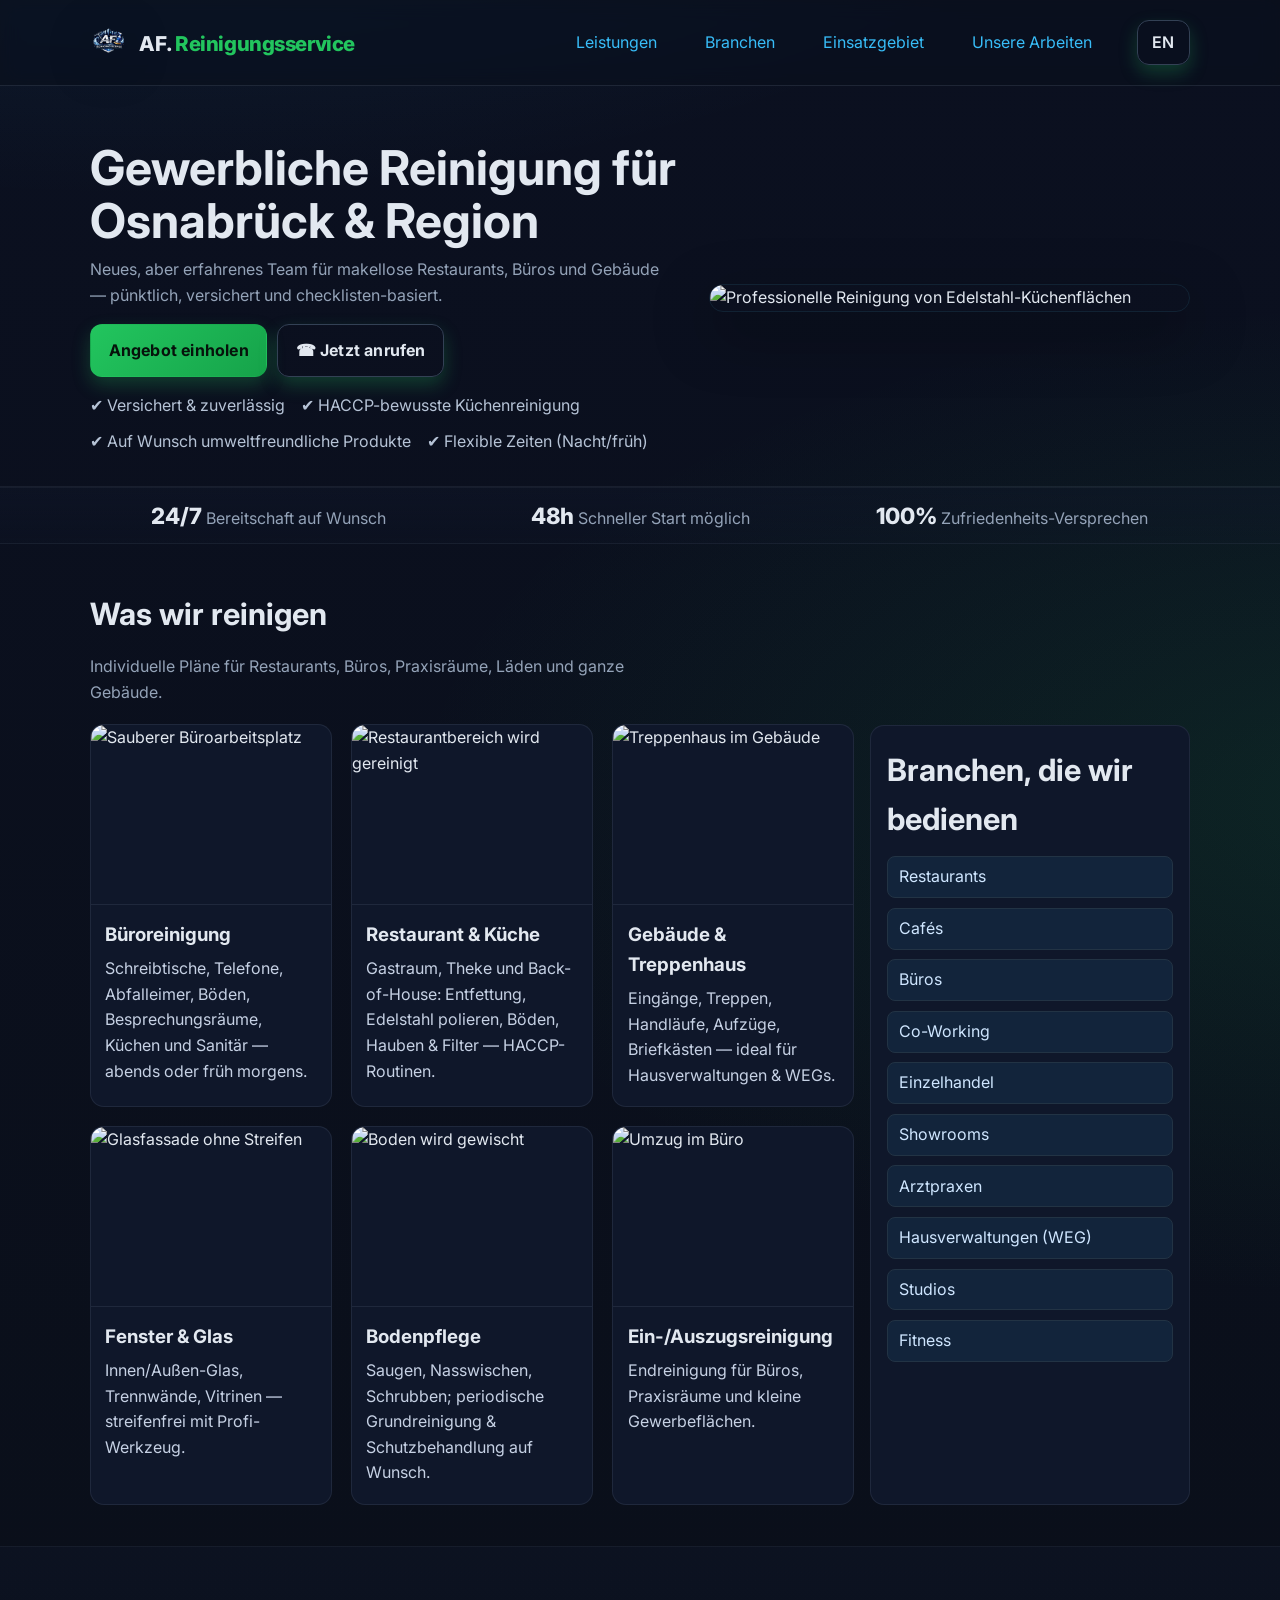
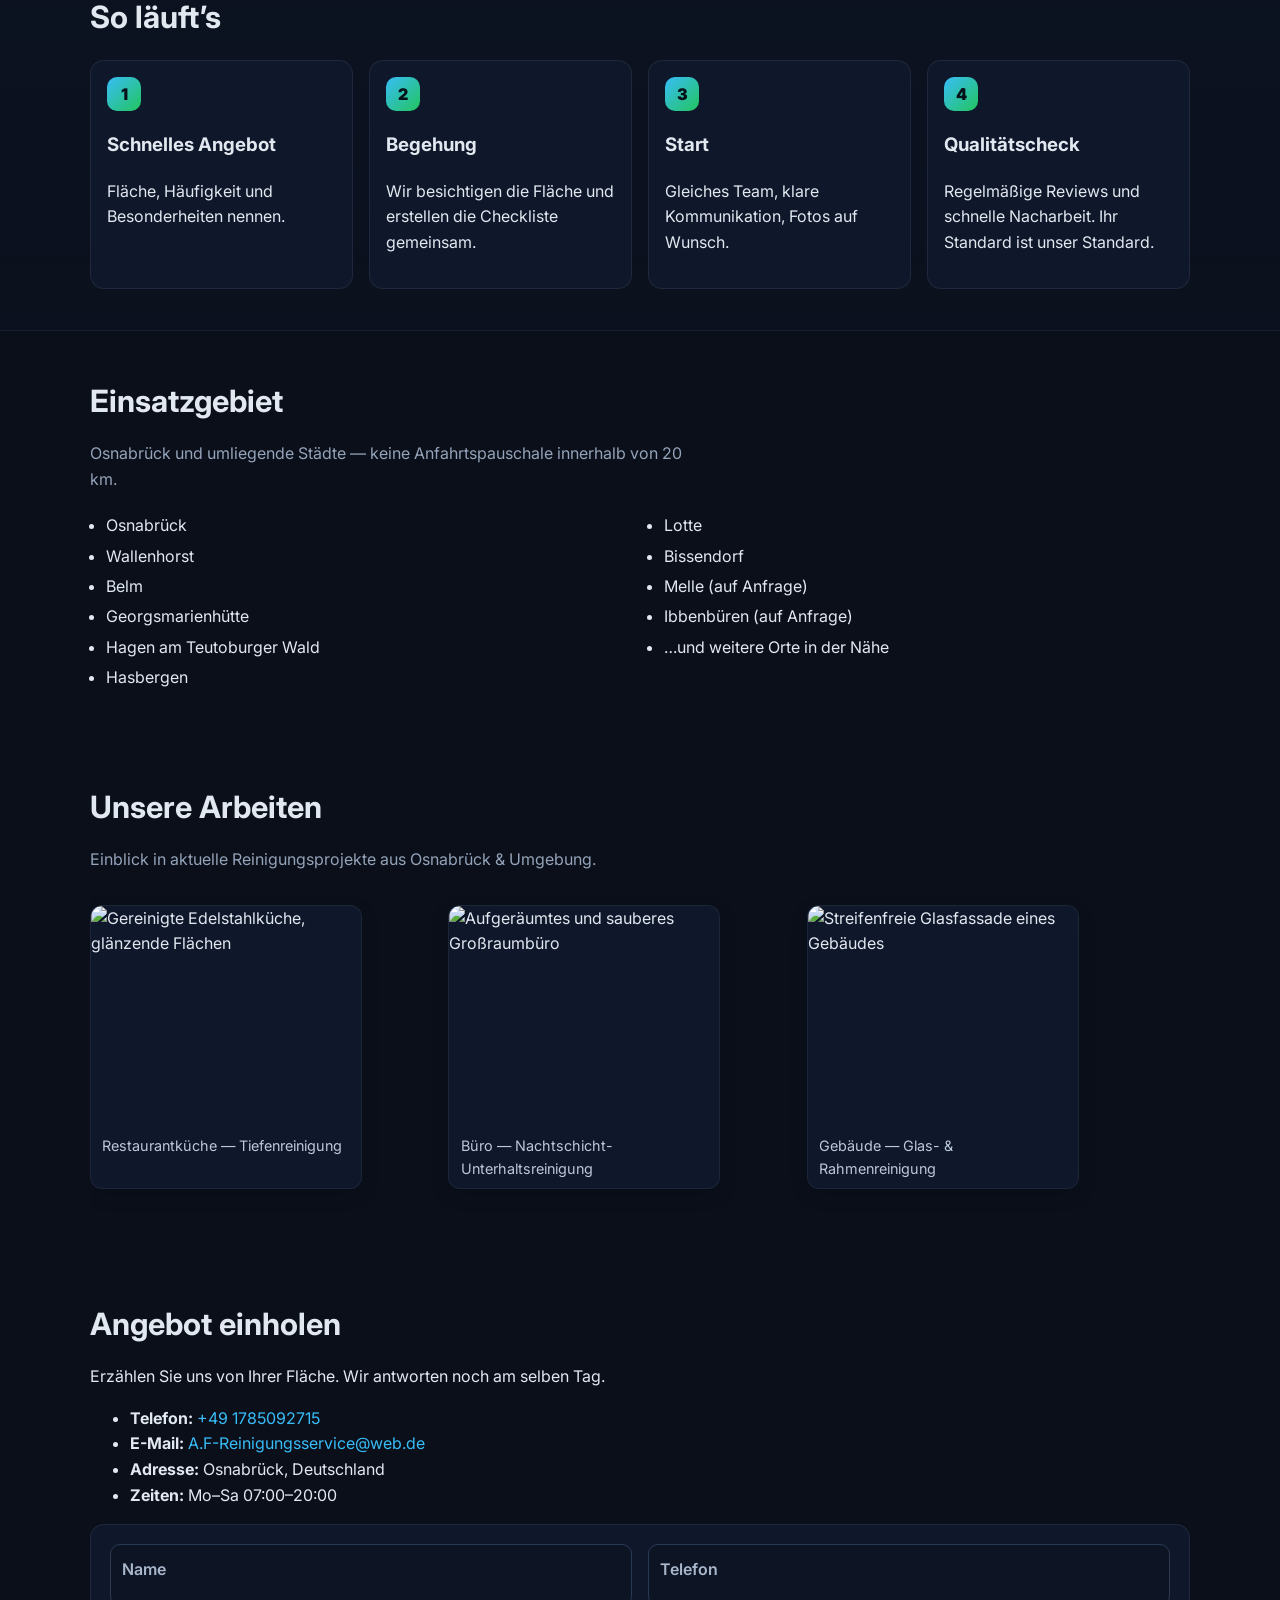
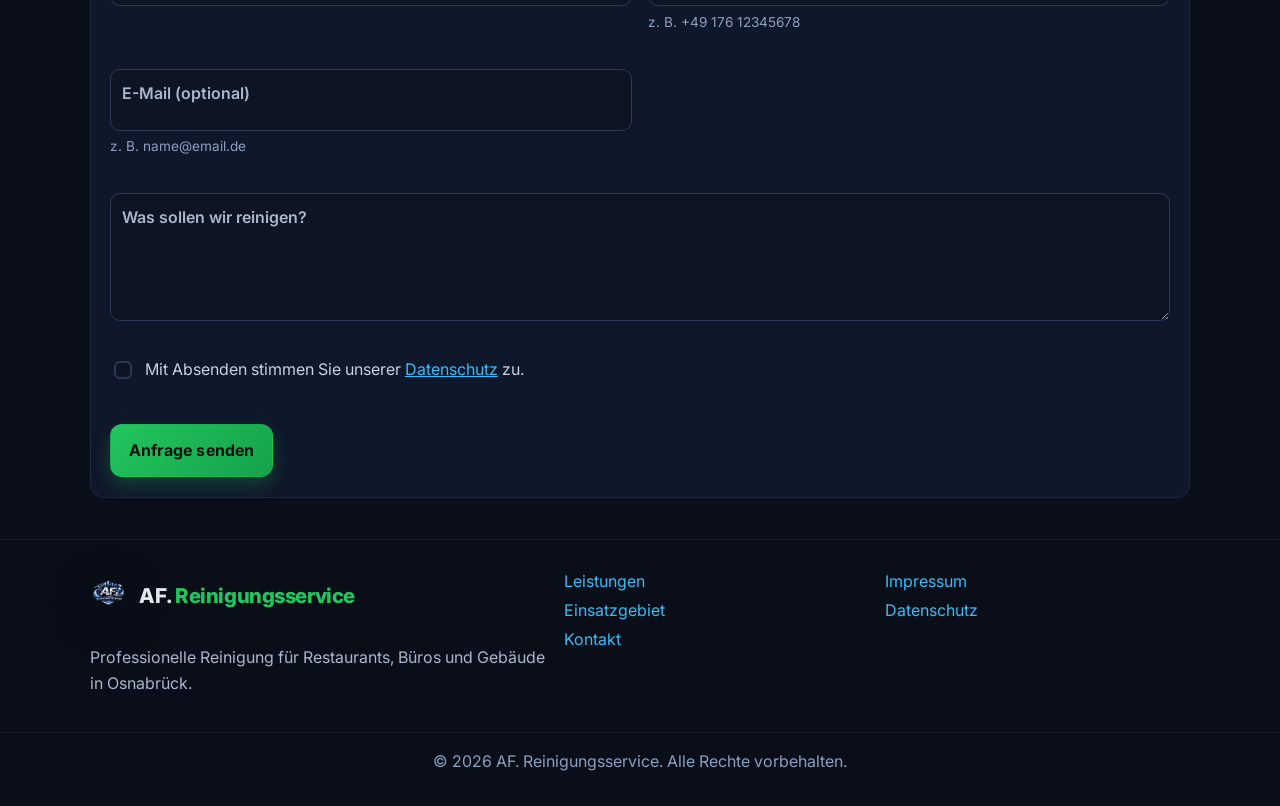
==== commit df609e8d: "Updated email address to match logo" ====
--- a/index.html
+++ b/index.html
@@ -266,7 +266,7 @@
           <p data-i18n="contact.lead">Erzählen Sie uns von Ihrer Fläche. Wir antworten noch am selben Tag.</p>
           <ul class="contact-list" role="list">
             <li><strong data-i18n="contact.phoneLabel">Telefon:</strong> <a href="tel:+491785092715" rel="nofollow noopener">+49 1785092715</a></li>
-            <li><strong data-i18n="contact.emailLabel">E-Mail:</strong> <a href="mailto:alberteskef@gmail.com" rel="nofollow noopener">alberteskef@gmail.com</a></li>
+            <li><strong data-i18n="contact.emailLabel">E-Mail:</strong> <a href="mailto:A.F-Reinigungsservice@web.de" rel="nofollow noopener">A.F-Reinigungsservice@web.de</a></li>
             <li><strong data-i18n="contact.addressLabel">Adresse:</strong> Osnabrück, Deutschland</li>
             <li><strong data-i18n="contact.hoursLabel">Zeiten:</strong> Mo–Sa 07:00–20:00</li>
           </ul>
@@ -720,7 +720,7 @@
             ]).filter(Boolean);
 
         const body = bodyLines.join('\n');
-        const to   = 'alberteskef@gmail.com';
+        const to   = 'A.F-Reinigungsservice@web.de';
         const href = `mailto:${to}?subject=${encodeURIComponent(subject)}&body=${encodeURIComponent(body)}`;
 
         const launcher = document.getElementById('mailtoLauncher');
@@ -828,7 +828,7 @@
       "image": "images/logo.png",
       "logo": "images/logo.png",
       "telephone": "+49 1785092715",
-      "email": "alberteskef@gmail.com",
+      "email": "A.F-Reinigungsservice@web.de",
       "address": { "@type": "PostalAddress", "addressLocality": "Osnabrück", "addressCountry": "DE" },
       "areaServed": ["Osnabrück","Wallenhorst","Belm","Georgsmarienhütte","Hasbergen","Bissendorf","Melle","Ibbenbüren"],
       "openingHours": ["Mo-Sa 07:00-20:00"],
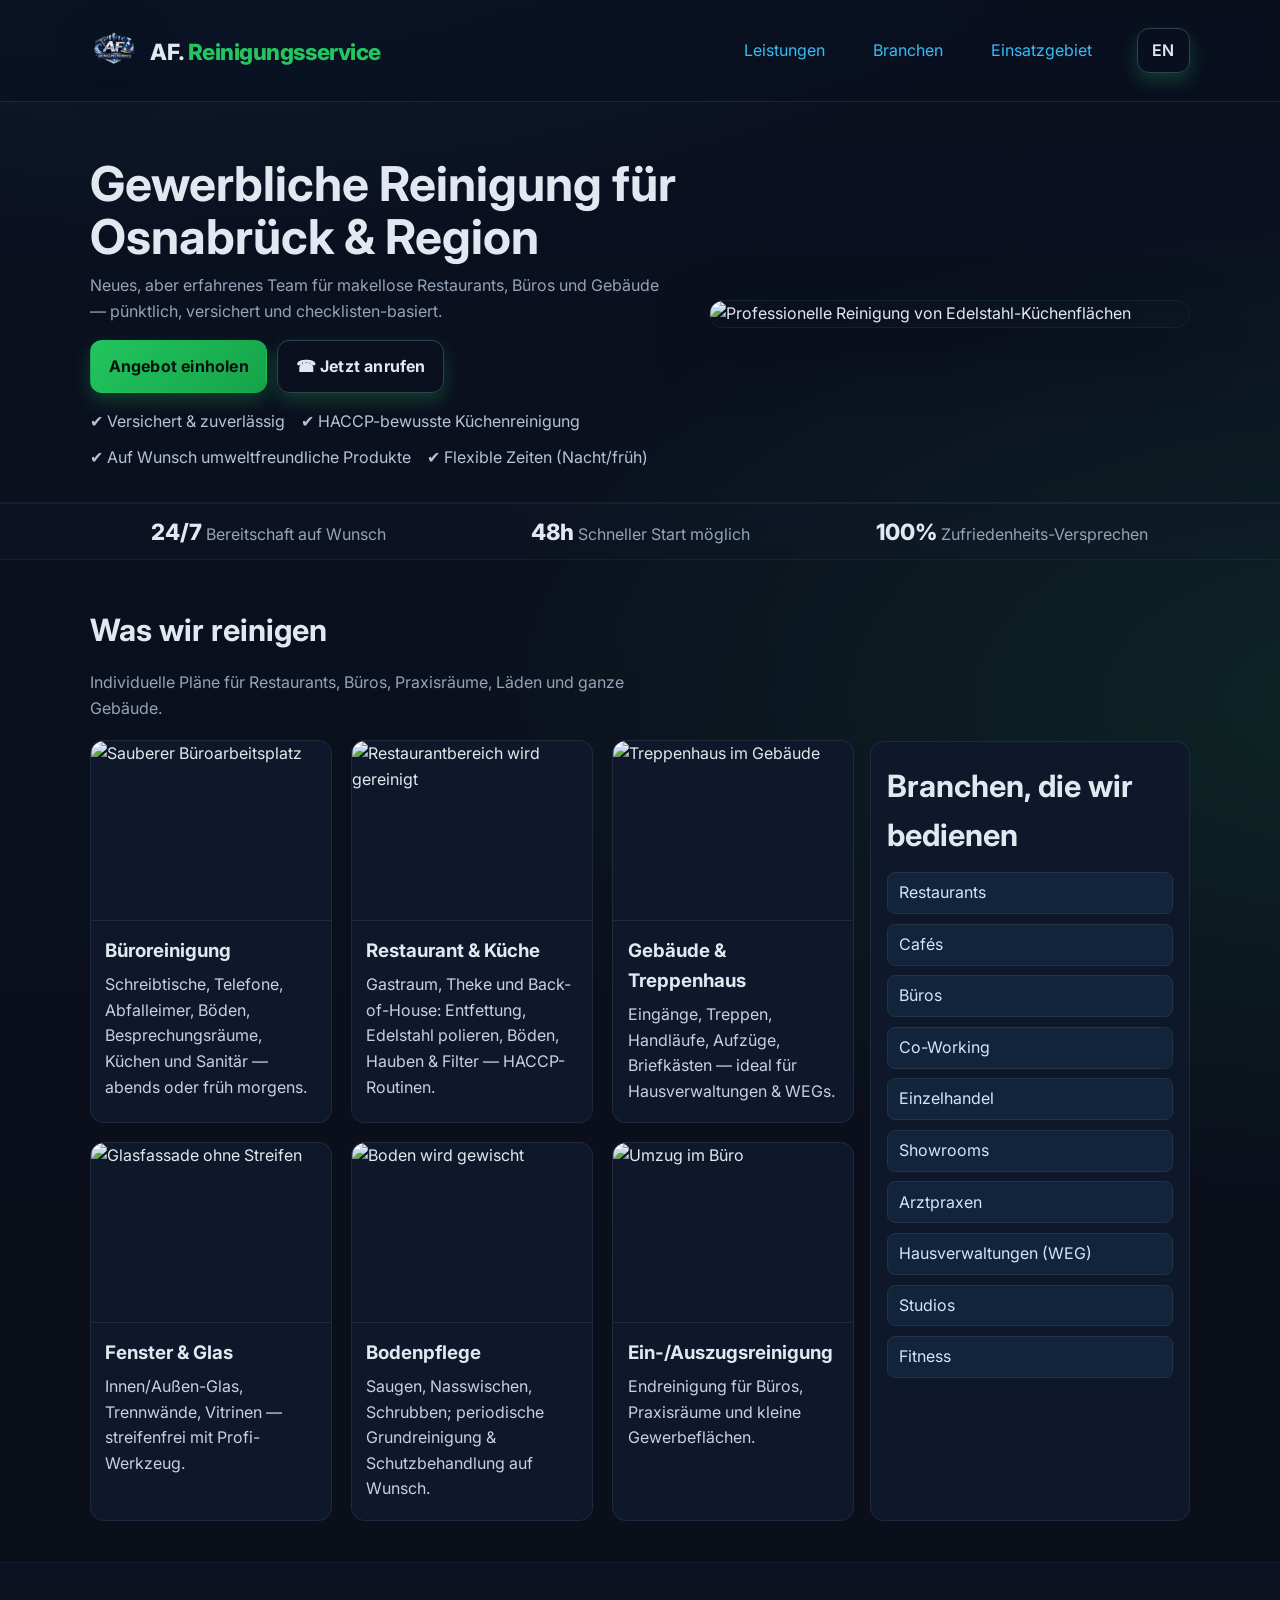
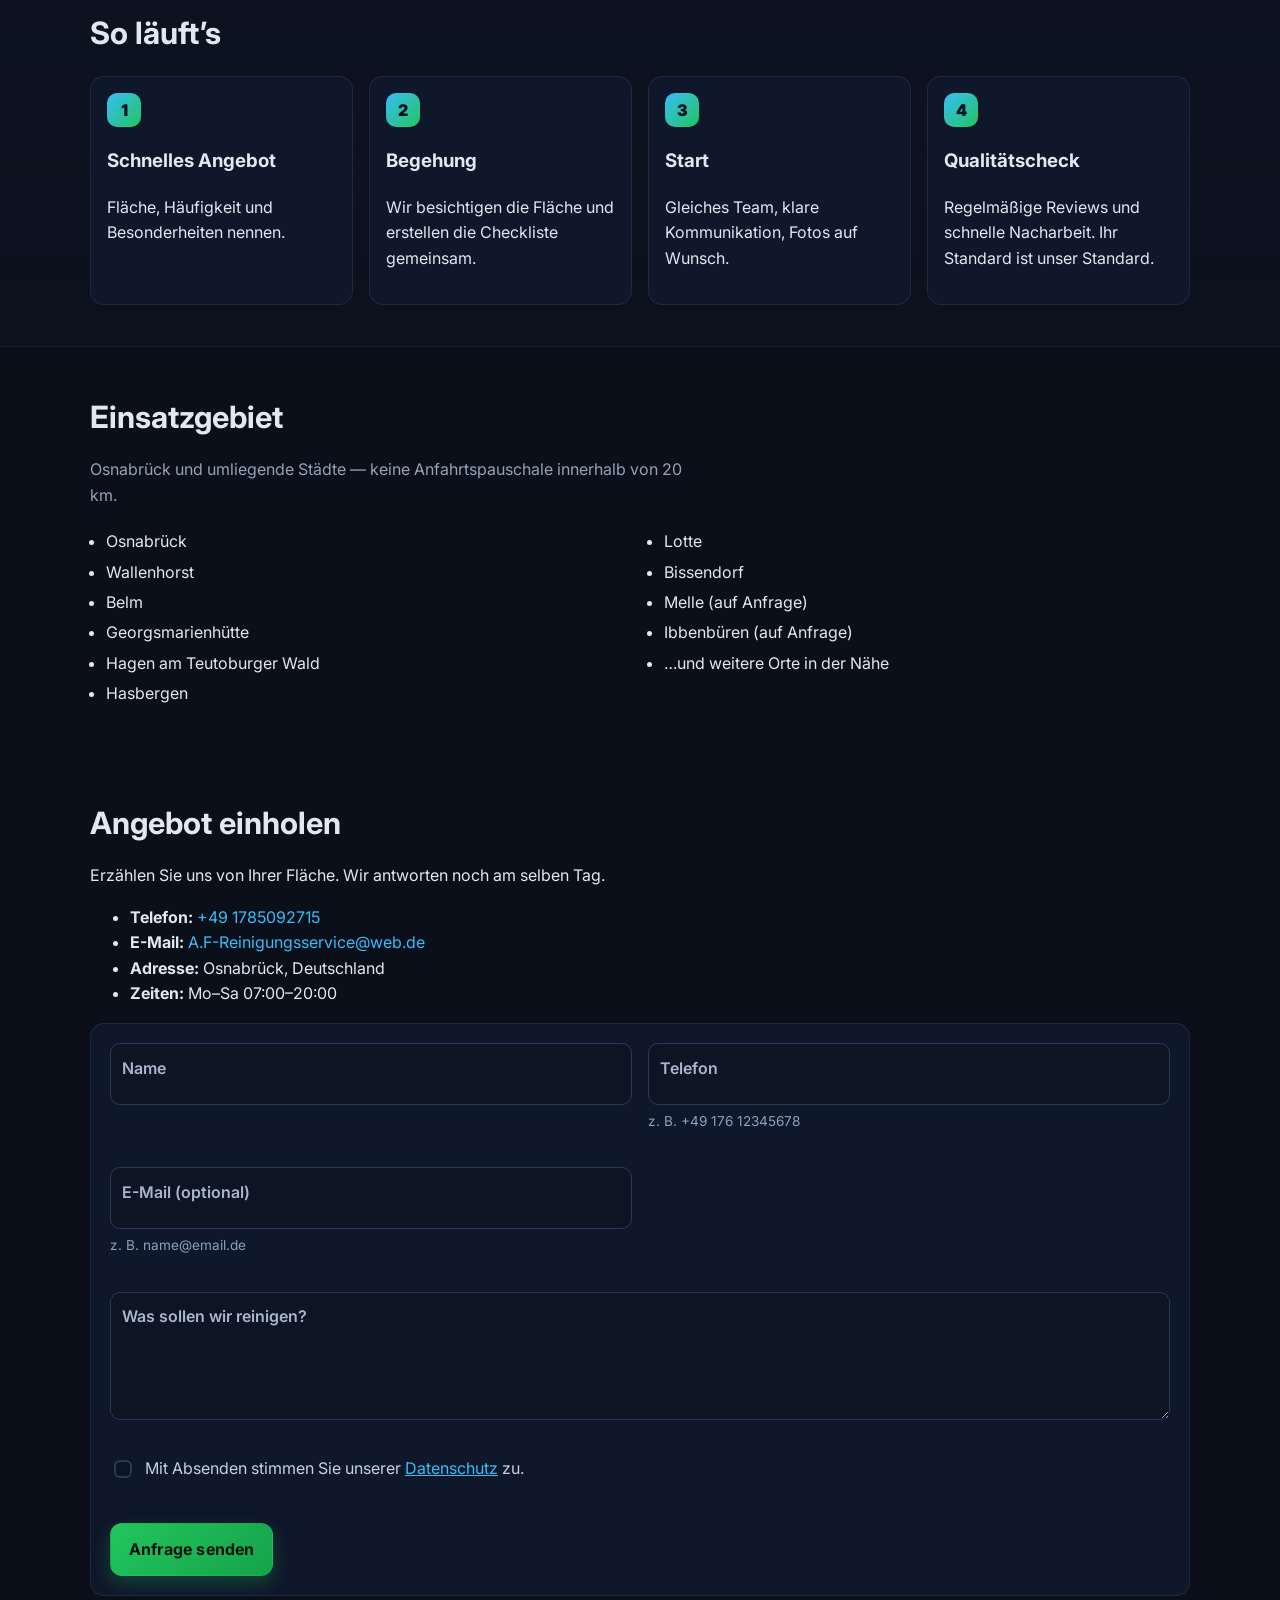
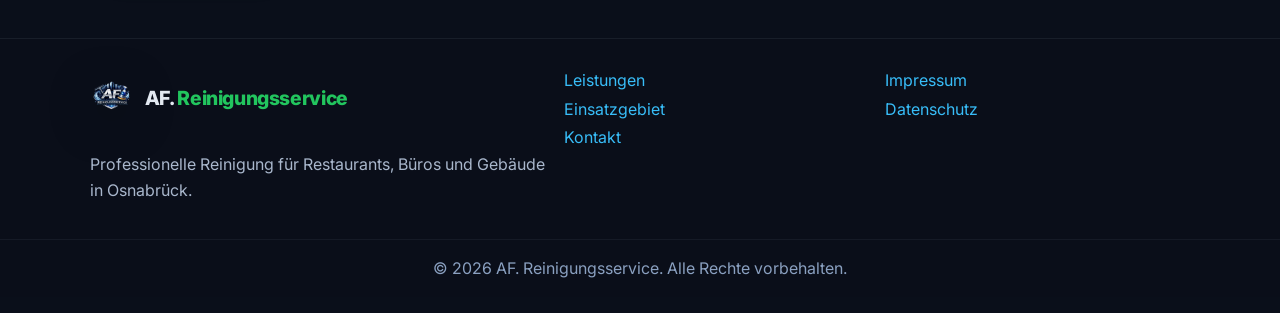
==== commit 32d036f9: "Update website" ====
--- a/index.html
+++ b/index.html
@@ -64,7 +64,6 @@
         <a href="#services" data-i18n="nav.services">Leistungen</a>
         <a href="#industries" data-i18n="nav.industries">Branchen</a>
         <a href="#coverage" data-i18n="nav.coverage">Einsatzgebiet</a>
-        <a href="#work" data-i18n="nav.work">Unsere Arbeiten</a>
         <a href="#contact" class="btn btn-small" data-i18n="nav.cta">Angebot einholen</a>
         <button id="langToggle" class="btn btn-small btn-outline" type="button" aria-label="Sprache umschalten" aria-pressed="false">EN</button>
       </nav>
@@ -228,35 +227,6 @@
       </div>
     </section>
 
-    <!-- Recent Work -->
-    <section class="work" id="work" aria-labelledby="work-title">
-      <div class="container">
-        <h2 id="work-title" data-i18n="work.title">Unsere Arbeiten</h2>
-        <p class="lead" data-i18n="work.lead">Einblick in aktuelle Reinigungsprojekte aus Osnabrück & Umgebung.</p>
-        <div class="work-scroller" data-i18n-aria-label="work.galleryAria" aria-label="Galerie der Arbeiten">
-          <figure class="work-item">
-            <img src="https://images.unsplash.com/photo-1581579188871-45ea61f2a0c8?q=80&w=1400&auto=format&fit=crop" data-i18n-alt="work.alt1" alt="Gereinigte Edelstahlküche, glänzende Flächen">
-            <figcaption data-i18n="work.c1">Restaurantküche — Tiefenreinigung</figcaption>
-          </figure>
-          <figure class="work-item">
-            <img src="https://images.unsplash.com/photo-1524758631624-e2822e304c36?q=80&w=1400&auto=format&fit=crop" data-i18n-alt="work.alt2" alt="Aufgeräumtes und sauberes Großraumbüro">
-            <figcaption data-i18n="work.c2">Büro — Nachtschicht-Unterhaltsreinigung</figcaption>
-          </figure>
-          <figure class="work-item">
-            <img src="https://images.unsplash.com/photo-1501791330673-603715379ded?q=80&w=1400&auto=format&fit=crop" data-i18n-alt="work.alt3" alt="Streifenfreie Glasfassade eines Gebäudes">
-            <figcaption data-i18n="work.c3">Gebäude — Glas- & Rahmenreinigung</figcaption>
-          </figure>
-          <figure class="work-item">
-            <img src="https://images.unsplash.com/photo-1581574209460-7fbb43f0d8b5?q=80&w=1400&auto=format&fit=crop" data-i18n-alt="work.alt4" alt="Treppenhaus mit frisch gereinigten Stufen und Handläufen">
-            <figcaption data-i18n="work.c4">Treppenhaus — Hausverwaltung</figcaption>
-          </figure>
-          <figure class="work-item">
-            <img src="https://images.unsplash.com/photo-1581579188842-6c3b1f52d232?q=80&w=1400&auto=format&fit=crop" data-i18n-alt="work.alt5" alt="Bodenpflege mit Maschine, glänzende Oberfläche">
-            <figcaption data-i18n="work.c5">Bodenpflege — Grundreinigung</figcaption>
-          </figure>
-        </div>
-      </div>
-    </section>
 
     <!-- Contact -->
     <section class="contact" id="contact" aria-labelledby="contact-title">
@@ -377,7 +347,6 @@
         'nav.services': 'Leistungen',
         'nav.industries': 'Branchen',
         'nav.coverage': 'Einsatzgebiet',
-        'nav.work': 'Unsere Arbeiten',
         'nav.cta': 'Unverbindliche Anfrage stellen',
         'nav.contact': 'Kontakt',
         'hero.title': 'Gewerbliche Reinigung für <span class="accent">Osnabrück</span> & Region',
@@ -428,19 +397,6 @@
         'coverage.melle': 'Melle (auf Anfrage)',
         'coverage.ibb': 'Ibbenbüren (auf Anfrage)',
         'coverage.more': '…und weitere Orte in der Nähe',
-        'work.title': 'Unsere Arbeiten',
-        'work.lead': 'Einblick in aktuelle Reinigungsprojekte aus Osnabrück & Umgebung.',
-        'work.c1': 'Restaurantküche — Tiefenreinigung',
-        'work.c2': 'Büro — Nachtschicht-Unterhaltsreinigung',
-        'work.c3': 'Gebäude — Glas- & Rahmenreinigung',
-        'work.c4': 'Treppenhaus — Hausverwaltung',
-        'work.c5': 'Bodenpflege — Grundreinigung',
-        'work.galleryAria': 'Galerie der Arbeiten',
-        'work.alt1': 'Gereinigte Edelstahlküche, glänzende Flächen',
-        'work.alt2': 'Aufgeräumtes und sauberes Großraumbüro',
-        'work.alt3': 'Streifenfreie Glasfassade eines Gebäudes',
-        'work.alt4': 'Treppenhaus mit frisch gereinigten Stufen und Handläufen',
-        'work.alt5': 'Bodenpflege mit Maschine, glänzende Oberfläche',
         'contact.title': ' Angebot einholen',
         'contact.lead': 'Erzählen Sie uns von Ihrer Fläche. Wir antworten noch am selben Tag.',
         'contact.phoneLabel': 'Telefon:',
@@ -475,7 +431,6 @@
         'nav.services': 'Services',
         'nav.industries': 'Industries',
         'nav.coverage': 'Coverage',
-        'nav.work': 'Recent Work',
         'nav.cta': 'Request a consultation',
         'nav.contact': 'Contact',
         'hero.title': 'Commercial cleaning for <span class="accent">Osnabrück</span> & region',
@@ -523,19 +478,6 @@
         'process.step4.title': 'Quality checks',
         'coverage.title': 'Coverage area',
         'coverage.lead': 'Osnabrück and nearby cities — no travel surcharge within 20 km.',
-        'work.title': 'Recent Work',
-        'work.lead': 'A glimpse into recent cleaning projects across Osnabrück.',
-        'work.c1': 'Restaurant kitchen — deep clean',
-        'work.c2': 'Office — night-shift maintenance clean',
-        'work.c3': 'Building — glass & frame cleaning',
-        'work.c4': 'Stairwell — property management',
-        'work.c5': 'Floor care — deep clean',
-        'work.galleryAria': 'Gallery of recent work',
-        'work.alt1': 'Polished stainless-steel kitchen surfaces',
-        'work.alt2': 'Neat and clean open-plan office',
-        'work.alt3': 'Streak-free glass facade of a building',
-        'work.alt4': 'Stairwell with freshly cleaned steps and handrails',
-        'work.alt5': 'Floor care with machine, glossy finish',
         'contact.title': 'Request a consultation',
         'contact.lead': 'Tell us about your space. We’ll respond the same day.',
         'contact.phoneLabel': 'Phone:',
@@ -779,7 +721,6 @@
         '.services .services-main', '.industries-sidebar', '.services .card',
         '.process .steps li',
         '.coverage .container > *',
-        '.work .work-item',
         '.contact .contact-inner > *',
         '.footer-grid > *'
       ];
@@ -787,7 +728,8 @@
       const els = document.querySelectorAll(SELECTORS.join(','));
       els.forEach((el, i) => {
         el.classList.add('reveal');
-        el.style.setProperty('--d', `${i * 0.04}s`);
+        // Faster staggered animation
+        el.style.setProperty('--d', `${i * 0.02}s`);
       });
 
       const io = new IntersectionObserver((entries) => {
--- a/styles.css
+++ b/styles.css
@@ -104,9 +104,10 @@
 .logo-img{
   display:block;
   width:auto;
-  height:56px;
+  height:72px;
   max-width:none;
   object-fit:contain;
+  flex-shrink:0;
   filter:drop-shadow(0 10px 24px rgba(0,0,0,.28));
   transition:transform .2s ease, filter .2s ease, opacity .2s ease;
 }
@@ -117,7 +118,7 @@
   gap:.18rem;
   min-width:0;
   line-height:1;
-  font-size:1.28rem;
+  font-size:1.4rem;
   font-weight:800;
   letter-spacing:-.02em;
   color:var(--text);
@@ -157,6 +158,14 @@
 
 .site-header .logo{
   padding:.1rem 0;
+}
+
+.site-footer .logo-img{
+  height:64px;
+}
+
+.site-footer .logo-text{
+  font-size:1.22rem;
 }
 
 /* Burger */
@@ -188,11 +197,11 @@
 @media (max-width: 520px){
   .header-inner{ align-items:center; gap:.5rem }
   .logo{ flex:1 1 auto; min-width:0; gap:.55rem }
-  .logo-img{ height:40px }
+  .logo-img{ height:50px }
   .logo-text{
     top:1px;
     max-width:62vw;
-    font-size:1rem;
+    font-size:1.08rem;
     white-space:nowrap;
     overflow:hidden;
     text-overflow:ellipsis;
@@ -405,15 +414,6 @@
   .footer-text{ max-width:90%; margin-inline:auto }
 }
 
-/* Recent Work: horizontal scroller */
-.work{ padding:2.6rem 0 }
-.work-scroller{ display:grid; grid-auto-flow:column; grid-auto-columns:75%; gap:.3rem; overflow-x:auto; overscroll-behavior-x:contain; scroll-snap-type:x proximity; padding-bottom:.5rem }
-.work-scroller::-webkit-scrollbar{ height:8px }
-.work-scroller::-webkit-scrollbar-thumb{ background:#1f2a44; border-radius:8px }
-.work-item{ scroll-snap-align:start; background:var(--card); border:1px solid rgba(148,163,184,.10); border-radius:12px; overflow:hidden; box-shadow:0 6px 18px rgba(0,0,0,.15) }
-.work-item img{ width:100%; height:240px; object-fit:cover }
-.work-item figcaption{ padding:.5rem .7rem; color:#c6d1e4; font-size:.9rem; opacity:.95 }
-@media (min-width: 900px){ .work-scroller{ grid-auto-columns:32%; gap:.4rem } .work-item img{ height:220px } }
 
 /* Services + Industries side-by-side */
 .services .container{ max-width:1280px }
@@ -429,10 +429,10 @@
 }
 
 /* Subtle hover effects */
-.card, .work-item{ transition: transform .25s ease, box-shadow .25s ease, border-color .25s ease }
-.card:hover, .work-item:hover{ transform:translateY(-4px); border-color:rgba(56,189,248,.25); box-shadow:0 12px 24px rgba(0,0,0,.25) }
-.card img, .work-item img{ transition: transform .1s ease, filter .1s ease }
-.card:hover img, .work-item:hover img{ filter:brightness(1.1); transform:scale(1.02) }
+.card{ transition: transform .25s ease, box-shadow .25s ease, border-color .25s ease }
+.card:hover{ transform:translateY(-4px); border-color:rgba(56,189,248,.25); box-shadow:0 12px 24px rgba(0,0,0,.25) }
+.card img{ transition: transform .1s ease, filter .1s ease }
+.card:hover img{ filter:brightness(1.1); transform:scale(1.02) }
 
 /* Align industries sidebar height with card grid (fallback) */
 @media (min-width: 1000px) {
@@ -442,16 +442,16 @@
 /* Phone tweaks (portrait phones) */
 @media (max-width: 360px){
   .logo{ gap:.45rem; }
-  .logo-img{ height:34px; }
+  .logo-img{ height:42px; }
   .logo-text{
     max-width:56vw;
-    font-size:.9rem;
+    font-size:.98rem;
     top:1px;
   }
 }
 
 /* Reveal on scroll */
-.reveal{ opacity:0; transform:translateY(16px); transition:opacity .3s ease var(--d,1s), transform .1s ease var(--d,0s) }
+.reveal{ opacity:0; transform:translateY(12px); transition:opacity .18s ease var(--d,0s), transform .18s ease var(--d,0s) }
 .reveal.visible{ opacity:1; transform:none }
 
 /* =========================
